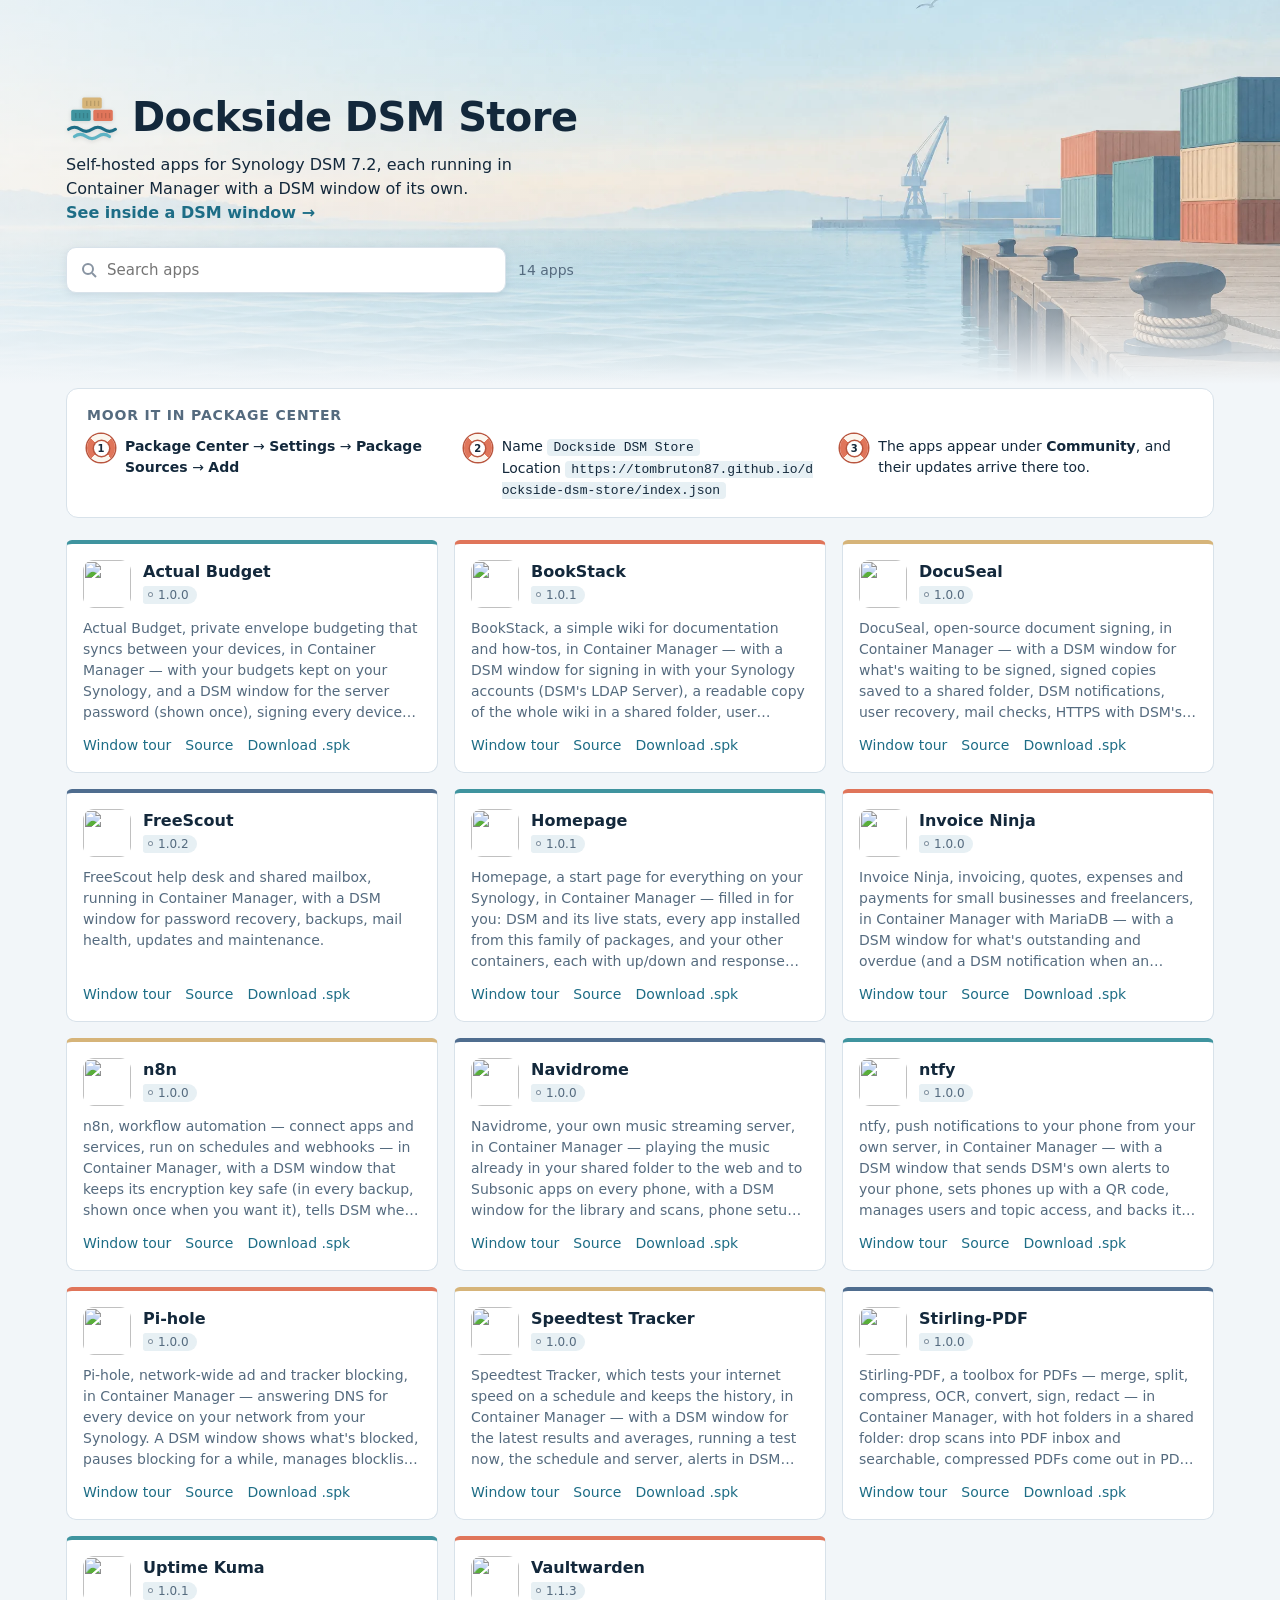
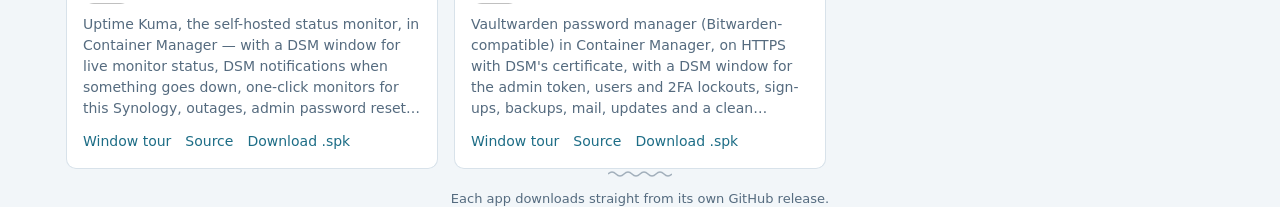
==== site/index.html @ 8ec0a07e "Published on GitHub Pages; four new apps The Action deploys site/ to GitHub Pages; the page gives th" ====
<!doctype html>
<html lang="en"><head><meta charset="utf-8"><meta name="viewport" content="width=device-width, initial-scale=1">
<title>Dockside DSM Store</title>
<meta name="description" content="Self-hosted apps for Synology DSM 7.2, each running in Container Manager with a DSM window of its own.">
<link rel="icon" href="data:image/svg+xml,%3Csvg%20xmlns%3D%22http%3A//www.w3.org/2000/svg%22%20viewBox%3D%220%200%2040%2040%22%20aria-hidden%3D%22true%22%3E%3Crect%20x%3D%2212.5%22%20y%3D%225%22%20width%3D%2215%22%20height%3D%228.5%22%20rx%3D%221.2%22%20fill%3D%22%23d6b479%22/%3E%3Crect%20x%3D%224%22%20y%3D%2214.5%22%20width%3D%2215%22%20height%3D%228.5%22%20rx%3D%221.2%22%20fill%3D%22%233f949f%22/%3E%3Crect%20x%3D%2221%22%20y%3D%2214.5%22%20width%3D%2215%22%20height%3D%228.5%22%20rx%3D%221.2%22%20fill%3D%22%23e0755a%22/%3E%3Cpath%20d%3D%22M16%207.5v4M19%207.5v4M22%207.5v4M25%207.5v4M7.5%2017v4M10.5%2017v4M13.5%2017v4M16.5%2017v4M24.5%2017v4M27.5%2017v4M30.5%2017v4M33.5%2017v4%22%20stroke%3D%22%23000%22%20stroke-opacity%3D%22.14%22%20stroke-width%3D%221%22/%3E%3Cpath%20d%3D%22M2%2029.5q4.5-3.2%209%200t9%200%209%200%209%200%22%20fill%3D%22none%22%20stroke%3D%22%231d6d86%22%20stroke-width%3D%222.4%22%20stroke-linecap%3D%22round%22/%3E%3Cpath%20d%3D%22M6.5%2035q4.5-3.2%209%200t9%200%209%200%22%20fill%3D%22none%22%20stroke%3D%22%235db3c4%22%20stroke-width%3D%222.4%22%20stroke-linecap%3D%22round%22/%3E%3C/svg%3E">
<link rel="stylesheet" href="style.css"></head><body>
<header class="hero"><div class="wrap">
  <div class="brand"><svg xmlns="http://www.w3.org/2000/svg" viewBox="0 0 40 40" aria-hidden="true"><rect x="12.5" y="5" width="15" height="8.5" rx="1.2" fill="#d6b479"/><rect x="4" y="14.5" width="15" height="8.5" rx="1.2" fill="#3f949f"/><rect x="21" y="14.5" width="15" height="8.5" rx="1.2" fill="#e0755a"/><path d="M16 7.5v4M19 7.5v4M22 7.5v4M25 7.5v4M7.5 17v4M10.5 17v4M13.5 17v4M16.5 17v4M24.5 17v4M27.5 17v4M30.5 17v4M33.5 17v4" stroke="#000" stroke-opacity=".14" stroke-width="1"/><path d="M2 29.5q4.5-3.2 9 0t9 0 9 0 9 0" fill="none" stroke="#1d6d86" stroke-width="2.4" stroke-linecap="round"/><path d="M6.5 35q4.5-3.2 9 0t9 0 9 0" fill="none" stroke="#5db3c4" stroke-width="2.4" stroke-linecap="round"/></svg><h1>Dockside DSM Store</h1></div>
  <p class="lead">Self-hosted apps for Synology DSM 7.2, each running in Container Manager with a DSM window of its own. <a class="tourlink" href="tour.html">See inside a DSM window&nbsp;→</a></p>
  <div class="bar"><input id="q" type="search" placeholder="Search apps" aria-label="Search apps" autocomplete="off"><span id="count" aria-live="polite"></span></div>
</div></header>
<main class="wrap">
<section class="how" aria-label="Add to Package Center"><h2>Moor it in Package Center</h2>
  <div class="step"><span class="ring"><span>1</span></span><div><b>Package Center</b> → <b>Settings</b> → <b>Package Sources</b> → <b>Add</b></div></div>
  <div class="step"><span class="ring"><span>2</span></span><div>Name <code>Dockside DSM Store</code><br>Location <code id="src">https://tombruton87.github.io/dockside-dsm-store/index.json</code></div></div>
  <div class="step"><span class="ring"><span>3</span></span><div>The apps appear under <b>Community</b>, and their updates arrive there too.</div></div>
</section>
<ul class="grid" id="grid"></ul>
<p class="empty" id="empty" hidden>Nothing in the harbour matches that.</p>
<noscript><ul><li><a href="https://github.com/tombruton87/actual-dsm/releases/download/v1.0.0/actual-1.0.0-1.spk">Actual Budget 1.0.0</a></li><li><a href="https://github.com/tombruton87/bookstack-dsm/releases/download/v1.0.1/bookstack-1.0.1-1.spk">BookStack 1.0.1</a></li><li><a href="https://github.com/tombruton87/docuseal-dsm/releases/download/v1.0.0/docuseal-1.0.0-1.spk">DocuSeal 1.0.0</a></li><li><a href="https://github.com/tombruton87/freescout-dsm/releases/download/v1.0.2/freescout-1.0.2-1.spk">FreeScout 1.0.2</a></li><li><a href="https://github.com/tombruton87/homepage-dsm/releases/download/v1.0.1/homepage-1.0.1-1.spk">Homepage 1.0.1</a></li><li><a href="https://github.com/tombruton87/invoiceninja-dsm/releases/download/v1.0.0/invoiceninja-1.0.0-1.spk">Invoice Ninja 1.0.0</a></li><li><a href="https://github.com/tombruton87/n8n-dsm/releases/download/v1.0.0/n8n-1.0.0-1.spk">n8n 1.0.0</a></li><li><a href="https://github.com/tombruton87/navidrome-dsm/releases/download/v1.0.0/navidrome-1.0.0-1.spk">Navidrome 1.0.0</a></li><li><a href="https://github.com/tombruton87/ntfy-dsm/releases/download/v1.0.0/ntfy-1.0.0-1.spk">ntfy 1.0.0</a></li><li><a href="https://github.com/tombruton87/pihole-dsm/releases/download/v1.0.0/pihole-1.0.0-1.spk">Pi-hole 1.0.0</a></li><li><a href="https://github.com/tombruton87/speedtest-dsm/releases/download/v1.0.0/speedtest-1.0.0-1.spk">Speedtest Tracker 1.0.0</a></li><li><a href="https://github.com/tombruton87/stirling-pdf-dsm/releases/download/v1.0.0/stirlingpdf-1.0.0-1.spk">Stirling-PDF 1.0.0</a></li><li><a href="https://github.com/tombruton87/uptime-kuma-dsm/releases/download/v1.0.1/uptimekuma-1.0.1-1.spk">Uptime Kuma 1.0.1</a></li><li><a href="https://github.com/tombruton87/vaultwarden-dsm/releases/download/v1.1.3/vaultwarden-1.1.3-1.spk">Vaultwarden 1.1.3</a></li></ul></noscript>
</main>
<footer class="wrap"><svg width="64" height="10" viewBox="0 0 64 10" fill="none" stroke="currentColor" stroke-width="1.5"><path d="M0 5q4-4 8 0t8 0 8 0 8 0 8 0 8 0 8 0 8 0"/></svg>Each app downloads straight from its own GitHub release.</footer>
<script>
(function () {
  var src = document.getElementById("src"); if (src.textContent.charAt(0) === "/") src.textContent = new URL("." + src.textContent, location.href).href;
  var q = document.getElementById("q"), grid = document.getElementById("grid"), count = document.getElementById("count"), empty = document.getElementById("empty"), all = [], toured = {};
  function el(tag, cls, text) { var n = document.createElement(tag); if (cls) n.className = cls; if (text != null) n.textContent = text; return n; }
  function marked(text, words) {   // text with each search word highlighted, built as nodes (never innerHTML)
    var frag = document.createDocumentFragment(); if (!words.length) { frag.appendChild(document.createTextNode(text)); return frag; }
    var re = new RegExp("(" + words.map(function (w) { return w.replace(/[.*+?^${}()|[\]\\]/g, "\\$&"); }).join("|") + ")", "ig");
    text.split(re).forEach(function (part, i) { frag.appendChild(i % 2 ? el("mark", null, part) : document.createTextNode(part)); });
    return frag;
  }
  function card(p) {   // made once per app; a search only hides it and re-marks its text
    var li = el("li", "card"), top = el("div", "top"), img = el("img"), name = el("div"), h = el("h2"), d = el("p");
    img.src = p.thumbnail[p.thumbnail.length - 1]; img.alt = ""; img.width = img.height = 48;
    name.appendChild(h); name.appendChild(el("span", "ver", p.version.replace(/-\d+$/, "")));
    top.appendChild(img); top.appendChild(name); li.appendChild(top); d.title = p.desc; li.appendChild(d);
    var links = el("div", "links"), a = el("a", null, "Source"), b = el("a", null, "Download .spk");
    a.href = p.maintainer_url || "#"; b.href = p.link;
    if (toured[p.package]) { var w = el("a", null, "Window tour"); w.href = "tour.html?app=" + encodeURIComponent(p.package); links.appendChild(w); }
    links.appendChild(a); links.appendChild(b); li.appendChild(links);
    grid.appendChild(li);
    return { p: p, li: li, h: h, d: d, hay: (p.dname + " " + p.package + " " + p.desc).toLowerCase() };
  }
  function show() {
    var words = q.value.trim().toLowerCase().split(/\s+/).filter(Boolean), hits = 0;
    all.forEach(function (c) {
      var hit = words.every(function (w) { return c.hay.indexOf(w) >= 0; });
      c.li.hidden = !hit; if (!hit) return; hits++;
      c.h.replaceChildren(marked(c.p.dname, words)); c.d.replaceChildren(marked(c.p.desc, words));
    });
    count.textContent = words.length ? hits + " of " + all.length + " apps" : all.length + " apps";
    empty.hidden = hits > 0;
    try { history.replaceState(null, "", words.length ? "?q=" + encodeURIComponent(q.value.trim()) : location.pathname); } catch (e) {}
  }
  q.value = new URLSearchParams(location.search).get("q") || "";
  q.addEventListener("input", show);
  document.addEventListener("keydown", function (ev) { if (ev.key === "/" && document.activeElement !== q) { ev.preventDefault(); q.focus(); } });
  function json(u) { return fetch(u, { headers: { Accept: "application/json" } }).then(function (r) { if (!r.ok) throw new Error(r.status); return r.json(); }); }
  var tour = json("tour.json").then(function (t) { (t.apps || []).forEach(function (a) { toured[a.package] = true; }); }, function () {});   // the tour links are a bonus
  Promise.all([json("index.json"), tour])
    .then(function (r) { all = (r[0].packages || []).map(card); show(); })
    .catch(function () { count.textContent = "Couldn't load the list — try reloading."; });
})();
</script>
</body></html>
---- site/style.css ----
:root { --bg: #f2f6f9; --card: #fff; --text: #13283b; --muted: #556b7f; --line: #d8e2ea; --link: #1d6d86; --accent: #1d6d86; --chip: #e7f0f4;
          --coral: #e0755a; --sand: #d6b479; --teal: #3f949f; --slate: #4f6d8f; --veil: rgba(242, 246, 249, .6); --sky: #cfe3ef;
          --art: url(art/harbour-day-1200.webp); --art-wide: url(art/harbour-day-2400.webp); }
  @media (prefers-color-scheme: dark) { :root { --bg: #0a1520; --card: #102030; --text: #e2ecf4; --muted: #93a8bb; --line: #1d3245; --link: #7cc7d6; --accent: #5db3c4; --chip: #17293b;
          --veil: rgba(10, 21, 32, .5); --sky: #14244a; --art: url(art/harbour-night-1200.webp); --art-wide: url(art/harbour-night-2400.webp); } }
  * { box-sizing: border-box; }
  body { margin: 0; background: var(--bg); color: var(--text); font: 15px/1.5 system-ui, -apple-system, "Segoe UI", sans-serif; }
  a { color: var(--link); }
  .wrap { max-width: 1180px; margin: 0 auto; padding: 0 16px; }

  /* The harbour: the picture fades into the page at the bottom and behind the title on the left. */
  .hero { position: relative; background: var(--sky) var(--art) no-repeat 80% 100% / cover; }
  @media (min-width: 900px) { .hero { background-image: var(--art-wide); } }
  .hero::after { content: ""; position: absolute; inset: 0; pointer-events: none;
          background: linear-gradient(90deg, var(--veil) 0%, transparent 55%), linear-gradient(180deg, transparent 62%, var(--bg) 100%); }
  .hero .wrap { position: relative; z-index: 1; min-height: clamp(300px, 30vw, 420px); padding-top: 44px; padding-bottom: 44px; display: flex; flex-direction: column; justify-content: center; }
  .brand { display: flex; align-items: center; gap: 14px; }
  .brand svg { flex: none; width: 52px; height: 52px; filter: drop-shadow(0 1px 2px rgba(0, 0, 0, .12)); }
  h1 { font-size: clamp(28px, 4vw, 40px); line-height: 1.1; margin: 0; letter-spacing: -0.015em; }
  .lead { margin: 10px 0 22px; max-width: 46ch; font-size: 16px; }
  .bar { display: flex; align-items: center; gap: 12px; }
  .bar input { flex: 1; max-width: 440px; font: inherit; padding: 11px 14px 11px 40px; border: 1px solid var(--line); border-radius: 10px; color: var(--text);
          background: var(--card) url("data:image/svg+xml,%3Csvg xmlns='http://www.w3.org/2000/svg' width='16' height='16' fill='none' stroke='%238894a2' stroke-width='2'%3E%3Ccircle cx='7' cy='7' r='5'/%3E%3Cpath d='m11 11 4 4'/%3E%3C/svg%3E") no-repeat 14px center;
          box-shadow: 0 2px 10px rgba(16, 40, 60, .08); }
  .bar input:focus { outline: 2px solid var(--accent); outline-offset: -1px; border-color: transparent; }
  #count { font-size: 14px; color: var(--muted); }
  @media (max-width: 700px) { .hero .wrap { justify-content: flex-start; padding-top: 28px; padding-bottom: 170px; } .lead { margin-bottom: 16px; } }

  /* Getting it into Package Center: three steps, numbered in life rings. */
  .how { display: grid; grid-template-columns: repeat(3, 1fr); gap: 10px 24px; background: var(--card); border: 1px solid var(--line); border-radius: 12px; padding: 16px 20px; margin: 4px 0 22px; font-size: 14px; }
  .how h2 { grid-column: 1 / -1; font-size: 14px; margin: 0; color: var(--muted); font-weight: 600; text-transform: uppercase; letter-spacing: .06em; }
  .how .step { display: flex; gap: 10px; align-items: flex-start; }
  .ring { flex: none; width: 28px; height: 28px; border-radius: 50%; display: grid; place-items: center; margin-top: -2px;
          background: conic-gradient(from 45deg, var(--coral) 0 25%, #fbf6ee 0 50%, var(--coral) 0 75%, #fbf6ee 0); box-shadow: 0 0 0 1.5px #b9563f; }
  .ring span { width: 15px; height: 15px; border-radius: 50%; background: var(--card); box-shadow: 0 0 0 1.5px #b9563f; display: grid; place-items: center; font-size: 10px; font-weight: 700; }
  @media (max-width: 760px) { .how { grid-template-columns: 1fr; } }
  code { background: var(--chip); border-radius: 4px; padding: 1px 6px; word-break: break-all; font-size: 13px; }

  /* The apps: each card topped like a container, versions on cargo tags. */
  .grid { list-style: none; padding: 0; margin: 0; display: grid; gap: 16px; grid-template-columns: repeat(auto-fill, minmax(300px, 1fr)); }
  .card[hidden] { display: none; }
  .card { --stripe: var(--teal); display: flex; flex-direction: column; background: var(--card); border: 1px solid var(--line); border-top: 4px solid var(--stripe); border-radius: 6px 6px 10px 10px; padding: 16px;
          transition: transform .15s ease, box-shadow .15s ease; }
  .card:nth-child(4n+2) { --stripe: var(--coral); } .card:nth-child(4n+3) { --stripe: var(--sand); } .card:nth-child(4n+4) { --stripe: var(--slate); }
  .card:hover { transform: translateY(-2px); box-shadow: 0 8px 22px rgba(16, 40, 60, .10); }
  @media (prefers-reduced-motion: reduce) { .card { transition: none; } .card:hover { transform: none; } }
  .card .top { display: flex; gap: 12px; align-items: center; margin-bottom: 10px; }
  .card img { flex: none; width: 48px; height: 48px; border-radius: 11px; }
  .card h2 { font-size: 16px; margin: 0; line-height: 1.3; }
  .card .ver { position: relative; display: inline-block; margin-top: 3px; background: var(--chip); color: var(--muted); border-radius: 3px 10px 10px 3px; padding: 0 8px 0 15px; font-size: 12px; }
  .card .ver::before { content: ""; position: absolute; left: 5px; top: 50%; width: 5px; height: 5px; margin-top: -2.5px; border-radius: 50%; background: var(--card); box-shadow: inset 0 0 0 1px var(--muted); opacity: .7; }
  .card p { margin: 0 0 12px; color: var(--muted); font-size: 14px; flex: 1; display: -webkit-box; -webkit-line-clamp: 5; -webkit-box-orient: vertical; overflow: hidden; }
  .card .links { display: flex; flex-wrap: wrap; gap: 4px 14px; font-size: 14px; }
  .card .links a { text-decoration: none; } .card .links a:hover { text-decoration: underline; }
  mark { background: rgba(224, 117, 90, .28); color: inherit; border-radius: 2px; }
  .empty { color: var(--muted); padding: 32px 0; text-align: center; }
  footer { color: var(--muted); font-size: 13px; padding: 36px 0 44px; text-align: center; }
  footer svg { display: block; margin: 0 auto 10px; opacity: .5; }

  /* Links into the tour. */
  .tourlink { white-space: nowrap; font-weight: 600; text-decoration: none; }
  .tourlink:hover { text-decoration: underline; }

  /* The tour: a shorter harbour, an app picker, the window in a DSM-style frame. */
  .hero-small .wrap { min-height: clamp(220px, 22vw, 300px); padding-top: 26px; padding-bottom: 30px; }
  .hero-small h1 { margin-top: 18px; }
  .hero-small .lead { max-width: 60ch; margin-bottom: 0; }
  .brand-link { color: inherit; text-decoration: none; align-self: flex-start; }
  .brand-link svg { width: 34px; height: 34px; }
  .brand-link .name { font-weight: 700; font-size: 17px; }
  .brand-link:hover .name { text-decoration: underline; }
  @media (max-width: 700px) { .hero-small .wrap { padding-bottom: 120px; } }
  .apps, .tabs { display: flex; gap: 8px; overflow-x: auto; scrollbar-width: thin; padding: 2px 2px 10px; }
  .apps { margin-top: 4px; }
  .chip { flex: none; display: inline-flex; align-items: center; gap: 8px; font: inherit; font-size: 14px; color: var(--text); background: var(--card);
          border: 1px solid var(--line); border-radius: 999px; padding: 5px 14px 5px 6px; cursor: pointer; }
  .chip img { border-radius: 6px; }
  .chip:hover { border-color: var(--accent); }
  .chip[aria-current="true"] { border-color: var(--accent); box-shadow: inset 0 0 0 1px var(--accent); font-weight: 600; }
  .tab { flex: none; font: inherit; font-size: 13px; color: var(--muted); background: transparent; border: 1px solid transparent; border-radius: 8px; padding: 5px 12px; cursor: pointer; }
  .tab:hover { color: var(--text); background: var(--chip); }
  .tab[aria-selected="true"] { color: #fff; background: var(--accent); }
  @media (prefers-color-scheme: dark) { .tab[aria-selected="true"] { color: #0a1520; } }
  .chip:focus-visible, .tab:focus-visible, .nav:focus-visible { outline: 2px solid var(--accent); outline-offset: 2px; }

  .window { margin: 6px 0 0; background: #fff; border-radius: 10px; overflow: hidden; border: 1px solid rgba(16, 40, 60, .16);
            box-shadow: 0 20px 50px rgba(16, 40, 60, .18), 0 2px 6px rgba(16, 40, 60, .08); }
  .titlebar { display: flex; align-items: center; gap: 8px; height: 36px; padding: 0 12px; background: linear-gradient(#f7f8fa, #eef1f4);
              border-bottom: 1px solid #d9dee4; color: #2b3a48; font-size: 13px; font-weight: 600; }
  .titlebar img { border-radius: 4px; }
  .titlebar .ctl { margin-left: auto; display: flex; gap: 14px; }
  .titlebar .ctl svg { width: 12px; height: 12px; fill: none; stroke: #6b7886; stroke-width: 1.4; }
  .pane { position: relative; background: #fff; }
  .pane img { display: block; width: 100%; height: auto; }   /* width/height attributes per screen give it its shape */
  .nav { position: absolute; top: 50%; transform: translateY(-50%); width: 40px; height: 40px; border-radius: 50%; border: 1px solid rgba(16, 40, 60, .15);
         background: rgba(255, 255, 255, .92); color: #1d6d86; font-size: 26px; line-height: 1; cursor: pointer; box-shadow: 0 2px 8px rgba(16, 40, 60, .15);
         opacity: 0; transition: opacity .15s ease; }
  .prev { left: 12px; } .next { right: 12px; }
  .pane:hover .nav, .nav:focus-visible { opacity: 1; }
  @media (hover: none) { .nav { opacity: 1; width: 34px; height: 34px; font-size: 22px; } }
  .window figcaption { display: flex; gap: 16px; justify-content: space-between; align-items: baseline; padding: 12px 16px; border-top: 1px solid #e3e8ee;
                       background: #fafbfc; color: #4a5b6c; font-size: 14px; }
  .window figcaption b { color: #13283b; }
  .window .pos { flex: none; color: #7a8896; font-size: 13px; }
  .after { display: flex; flex-wrap: wrap; justify-content: space-between; gap: 8px; margin: 18px 0 0; font-size: 14px; }
  @media (min-width: 701px) { .apps, .tabs { flex-wrap: wrap; overflow: visible; } .apps { padding-bottom: 6px; } }
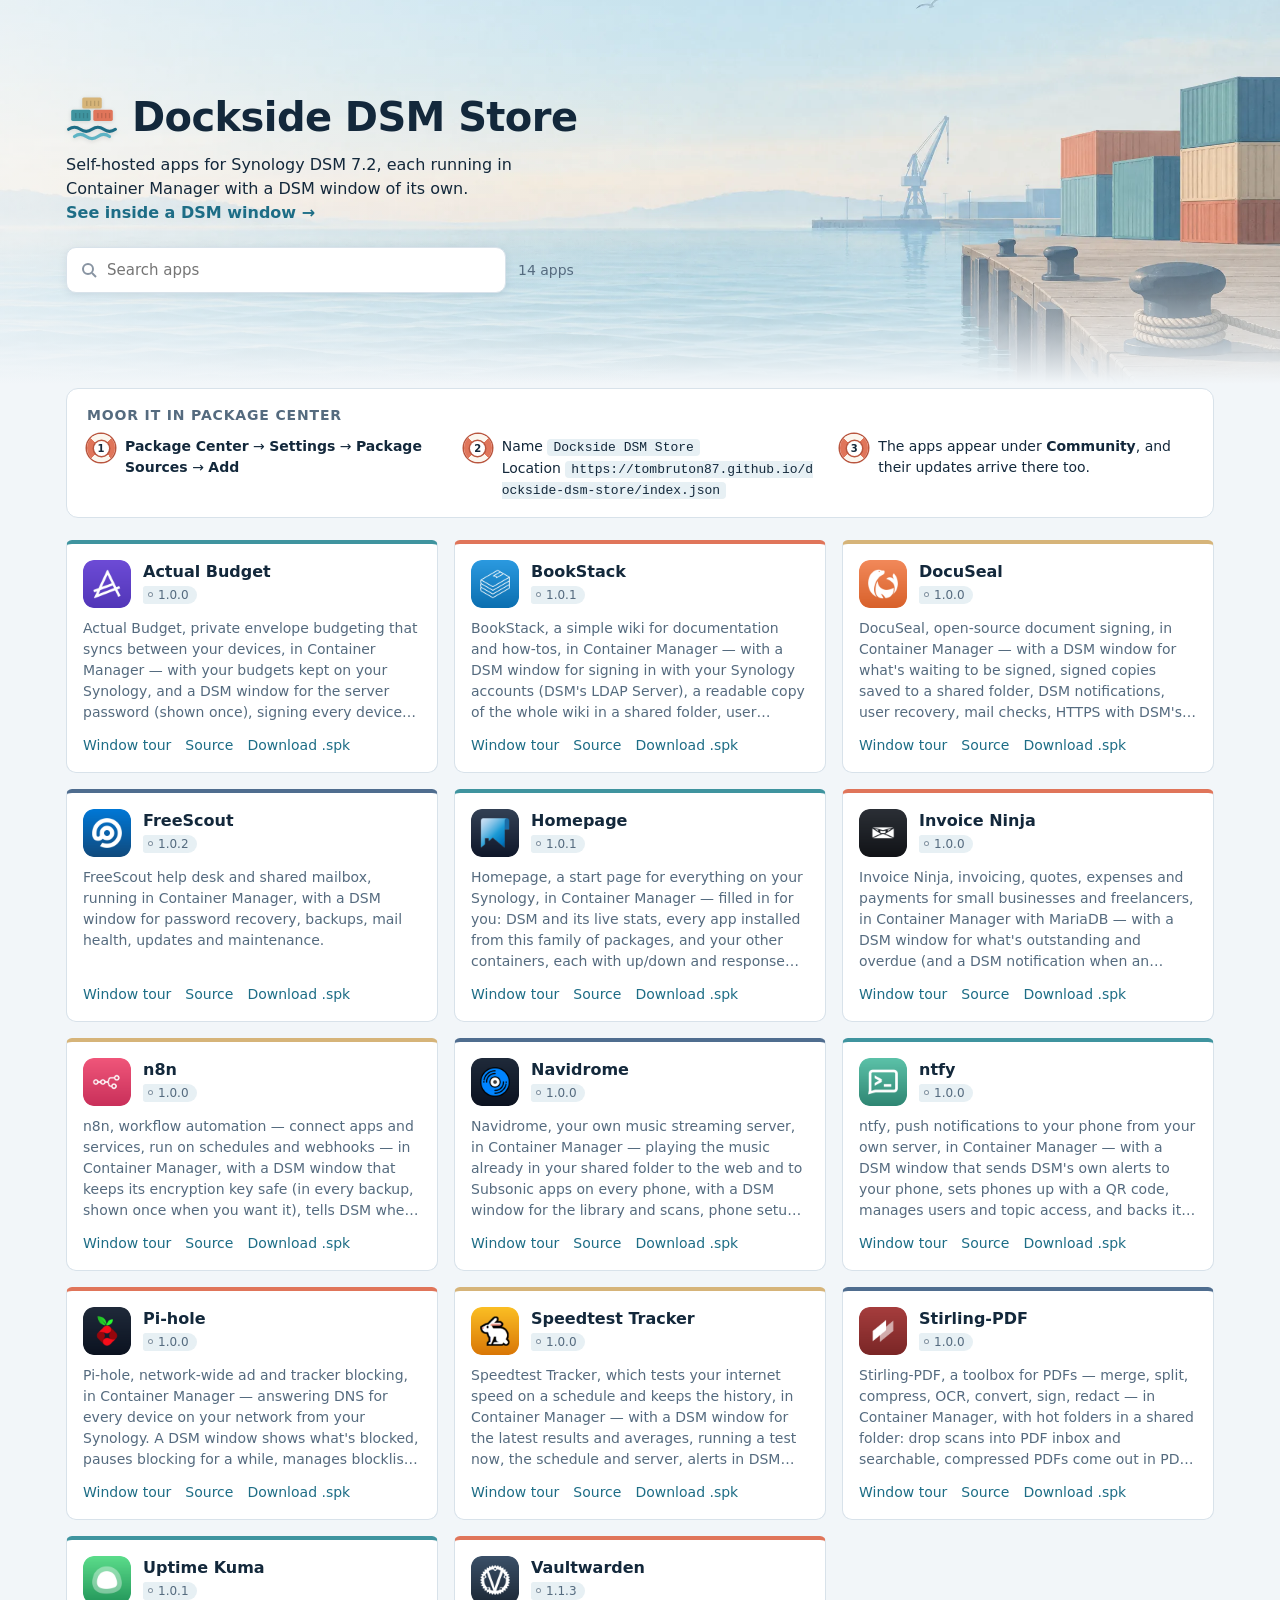
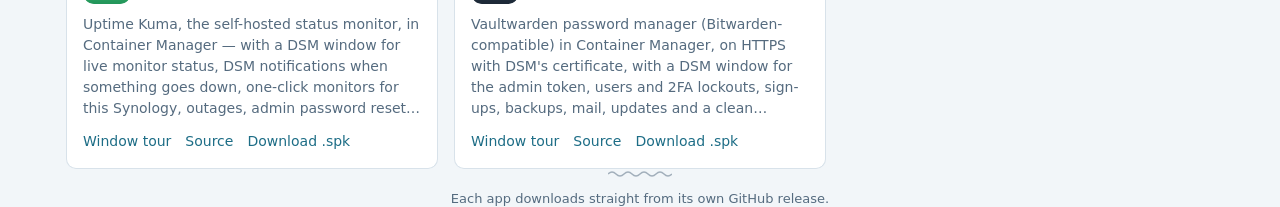
==== commit 9715dd70: "Preview with unreleased packages; pages load their own icons build.py --preview builds preview/ (git" ====
--- a/site/index.html
+++ b/site/index.html
@@ -33,7 +33,7 @@
   }
   function card(p) {   // made once per app; a search only hides it and re-marks its text
     var li = el("li", "card"), top = el("div", "top"), img = el("img"), name = el("div"), h = el("h2"), d = el("p");
-    img.src = p.thumbnail[p.thumbnail.length - 1]; img.alt = ""; img.width = img.height = 48;
+    img.src = "icons/" + p.package + "-256.png";   // the page's own copy, wherever the site is served img.alt = ""; img.width = img.height = 48;
     name.appendChild(h); name.appendChild(el("span", "ver", p.version.replace(/-\d+$/, "")));
     top.appendChild(img); top.appendChild(name); li.appendChild(top); d.title = p.desc; li.appendChild(d);
     var links = el("div", "links"), a = el("a", null, "Source"), b = el("a", null, "Download .spk");
@@ -57,7 +57,7 @@
   q.value = new URLSearchParams(location.search).get("q") || "";
   q.addEventListener("input", show);
   document.addEventListener("keydown", function (ev) { if (ev.key === "/" && document.activeElement !== q) { ev.preventDefault(); q.focus(); } });
-  function json(u) { return fetch(u, { headers: { Accept: "application/json" } }).then(function (r) { if (!r.ok) throw new Error(r.status); return r.json(); }); }
+  function json(u) { return fetch(u, { cache: "no-cache", headers: { Accept: "application/json" } }).then(function (r) { if (!r.ok) throw new Error(r.status); return r.json(); }); }
   var tour = json("tour.json").then(function (t) { (t.apps || []).forEach(function (a) { toured[a.package] = true; }); }, function () {});   // the tour links are a bonus
   Promise.all([json("index.json"), tour])
     .then(function (r) { all = (r[0].packages || []).map(card); show(); })
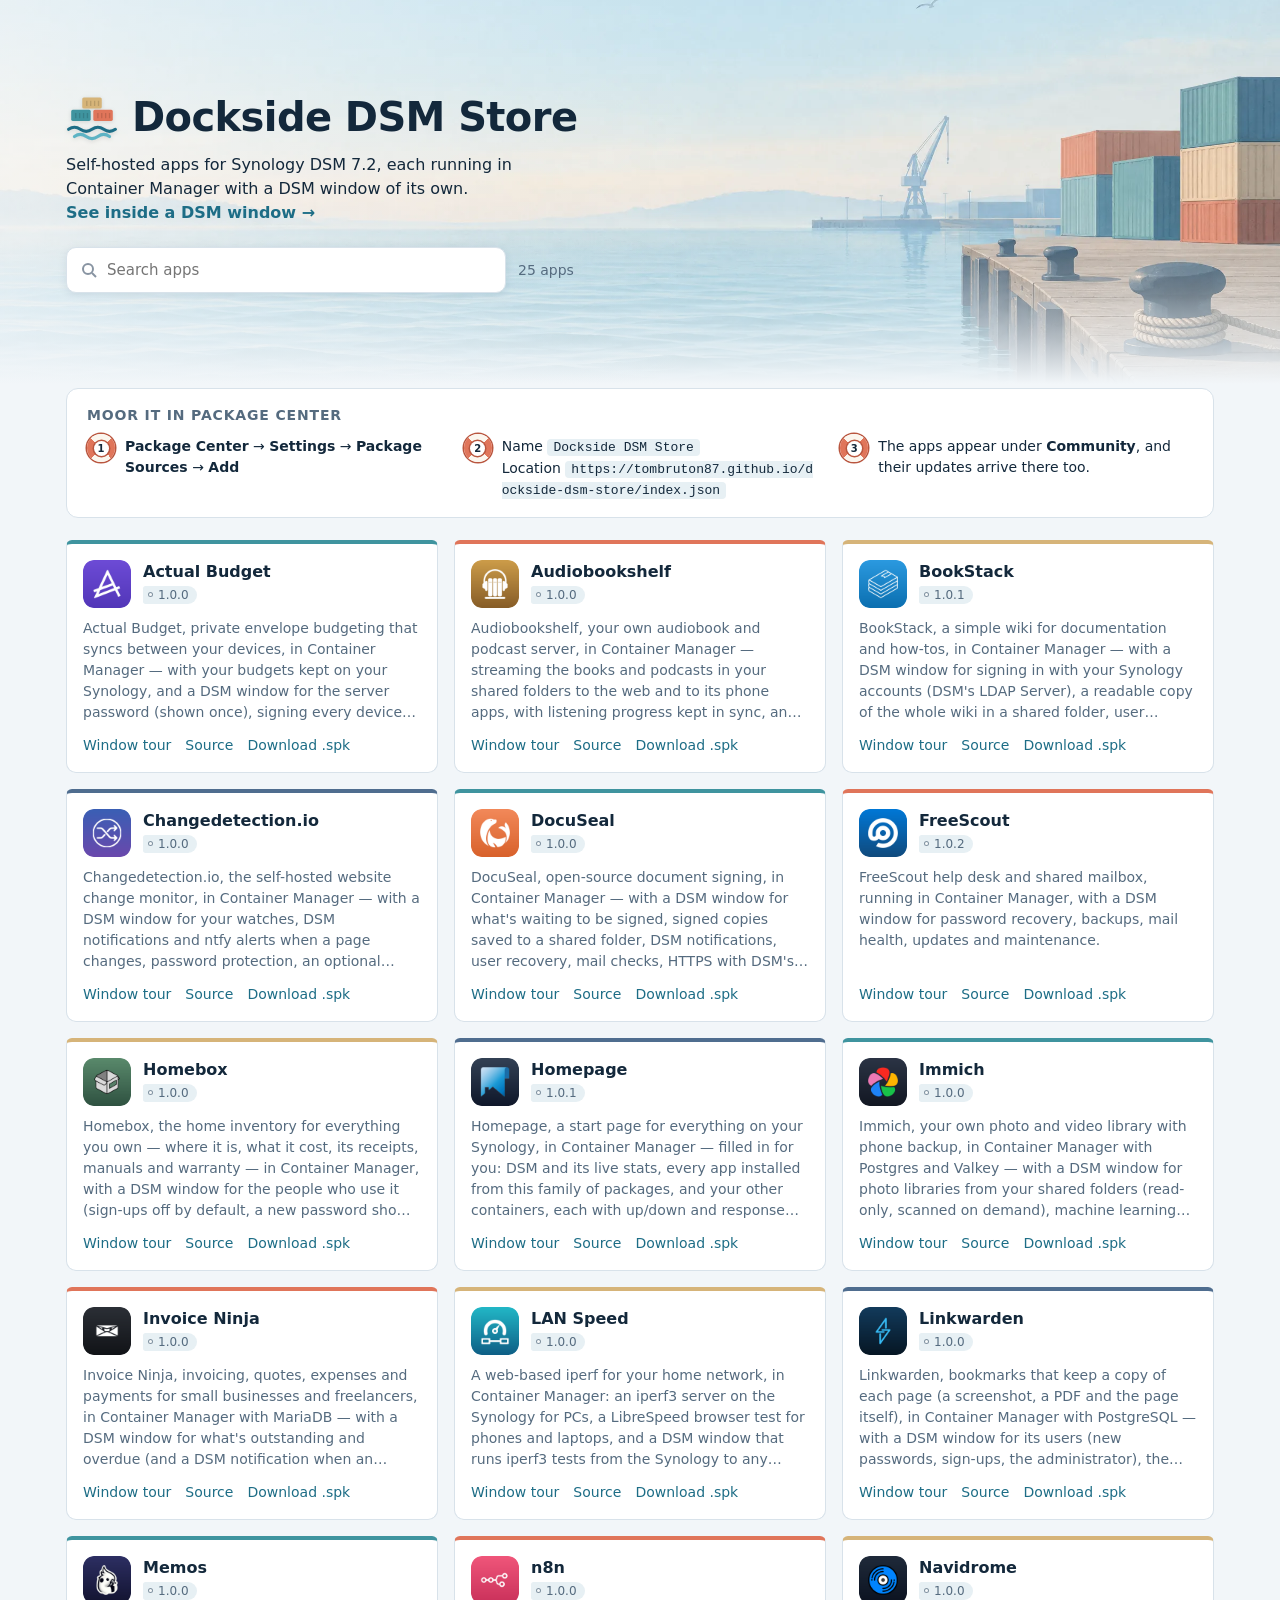
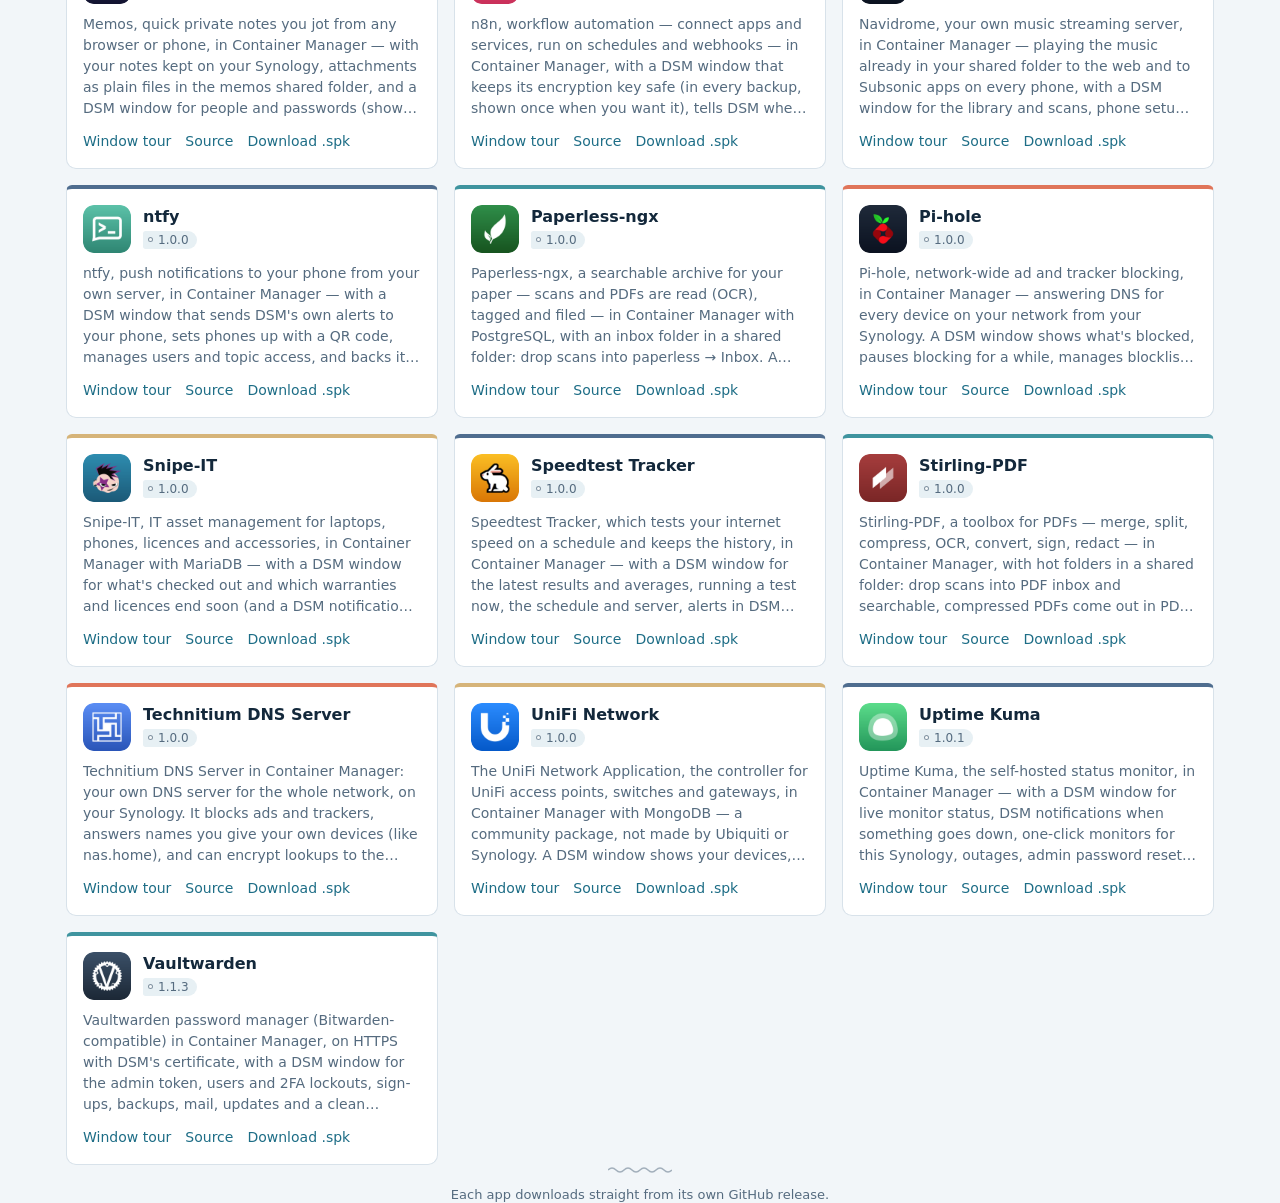
==== commit bf50054a: "Package source: actual v1.0.0, audiobookshelf v1.0.0, bookstack v1.0.1, changedetection v1.0.0, docu" ====
--- a/site/index.html
+++ b/site/index.html
@@ -17,7 +17,7 @@
 </section>
 <ul class="grid" id="grid"></ul>
 <p class="empty" id="empty" hidden>Nothing in the harbour matches that.</p>
-<noscript><ul><li><a href="https://github.com/tombruton87/actual-dsm/releases/download/v1.0.0/actual-1.0.0-1.spk">Actual Budget 1.0.0</a></li><li><a href="https://github.com/tombruton87/bookstack-dsm/releases/download/v1.0.1/bookstack-1.0.1-1.spk">BookStack 1.0.1</a></li><li><a href="https://github.com/tombruton87/docuseal-dsm/releases/download/v1.0.0/docuseal-1.0.0-1.spk">DocuSeal 1.0.0</a></li><li><a href="https://github.com/tombruton87/freescout-dsm/releases/download/v1.0.2/freescout-1.0.2-1.spk">FreeScout 1.0.2</a></li><li><a href="https://github.com/tombruton87/homepage-dsm/releases/download/v1.0.1/homepage-1.0.1-1.spk">Homepage 1.0.1</a></li><li><a href="https://github.com/tombruton87/invoiceninja-dsm/releases/download/v1.0.0/invoiceninja-1.0.0-1.spk">Invoice Ninja 1.0.0</a></li><li><a href="https://github.com/tombruton87/n8n-dsm/releases/download/v1.0.0/n8n-1.0.0-1.spk">n8n 1.0.0</a></li><li><a href="https://github.com/tombruton87/navidrome-dsm/releases/download/v1.0.0/navidrome-1.0.0-1.spk">Navidrome 1.0.0</a></li><li><a href="https://github.com/tombruton87/ntfy-dsm/releases/download/v1.0.0/ntfy-1.0.0-1.spk">ntfy 1.0.0</a></li><li><a href="https://github.com/tombruton87/pihole-dsm/releases/download/v1.0.0/pihole-1.0.0-1.spk">Pi-hole 1.0.0</a></li><li><a href="https://github.com/tombruton87/speedtest-dsm/releases/download/v1.0.0/speedtest-1.0.0-1.spk">Speedtest Tracker 1.0.0</a></li><li><a href="https://github.com/tombruton87/stirling-pdf-dsm/releases/download/v1.0.0/stirlingpdf-1.0.0-1.spk">Stirling-PDF 1.0.0</a></li><li><a href="https://github.com/tombruton87/uptime-kuma-dsm/releases/download/v1.0.1/uptimekuma-1.0.1-1.spk">Uptime Kuma 1.0.1</a></li><li><a href="https://github.com/tombruton87/vaultwarden-dsm/releases/download/v1.1.3/vaultwarden-1.1.3-1.spk">Vaultwarden 1.1.3</a></li></ul></noscript>
+<noscript><ul><li><a href="https://github.com/tombruton87/actual-dsm/releases/download/v1.0.0/actual-1.0.0-1.spk">Actual Budget 1.0.0</a></li><li><a href="https://github.com/tombruton87/audiobookshelf-dsm/releases/download/v1.0.0/audiobookshelf-1.0.0-1.spk">Audiobookshelf 1.0.0</a></li><li><a href="https://github.com/tombruton87/bookstack-dsm/releases/download/v1.0.1/bookstack-1.0.1-1.spk">BookStack 1.0.1</a></li><li><a href="https://github.com/tombruton87/changedetection-dsm/releases/download/v1.0.0/changedetection-1.0.0-1.spk">Changedetection.io 1.0.0</a></li><li><a href="https://github.com/tombruton87/docuseal-dsm/releases/download/v1.0.0/docuseal-1.0.0-1.spk">DocuSeal 1.0.0</a></li><li><a href="https://github.com/tombruton87/freescout-dsm/releases/download/v1.0.2/freescout-1.0.2-1.spk">FreeScout 1.0.2</a></li><li><a href="https://github.com/tombruton87/homebox-dsm/releases/download/v1.0.0/homebox-1.0.0-1.spk">Homebox 1.0.0</a></li><li><a href="https://github.com/tombruton87/homepage-dsm/releases/download/v1.0.1/homepage-1.0.1-1.spk">Homepage 1.0.1</a></li><li><a href="https://github.com/tombruton87/immich-dsm/releases/download/v1.0.0/immich-1.0.0-1.spk">Immich 1.0.0</a></li><li><a href="https://github.com/tombruton87/invoiceninja-dsm/releases/download/v1.0.0/invoiceninja-1.0.0-1.spk">Invoice Ninja 1.0.0</a></li><li><a href="https://github.com/tombruton87/lanspeed-dsm/releases/download/v1.0.0/lanspeed-1.0.0-1.spk">LAN Speed 1.0.0</a></li><li><a href="https://github.com/tombruton87/linkwarden-dsm/releases/download/v1.0.0/linkwarden-1.0.0-1.spk">Linkwarden 1.0.0</a></li><li><a href="https://github.com/tombruton87/memos-dsm/releases/download/v1.0.0/memos-1.0.0-1.spk">Memos 1.0.0</a></li><li><a href="https://github.com/tombruton87/n8n-dsm/releases/download/v1.0.0/n8n-1.0.0-1.spk">n8n 1.0.0</a></li><li><a href="https://github.com/tombruton87/navidrome-dsm/releases/download/v1.0.0/navidrome-1.0.0-1.spk">Navidrome 1.0.0</a></li><li><a href="https://github.com/tombruton87/ntfy-dsm/releases/download/v1.0.0/ntfy-1.0.0-1.spk">ntfy 1.0.0</a></li><li><a href="https://github.com/tombruton87/paperless-ngx-dsm/releases/download/v1.0.0/paperless-1.0.0-1.spk">Paperless-ngx 1.0.0</a></li><li><a href="https://github.com/tombruton87/pihole-dsm/releases/download/v1.0.0/pihole-1.0.0-1.spk">Pi-hole 1.0.0</a></li><li><a href="https://github.com/tombruton87/snipe-it-dsm/releases/download/v1.0.0/snipeit-1.0.0-1.spk">Snipe-IT 1.0.0</a></li><li><a href="https://github.com/tombruton87/speedtest-dsm/releases/download/v1.0.0/speedtest-1.0.0-1.spk">Speedtest Tracker 1.0.0</a></li><li><a href="https://github.com/tombruton87/stirling-pdf-dsm/releases/download/v1.0.0/stirlingpdf-1.0.0-1.spk">Stirling-PDF 1.0.0</a></li><li><a href="https://github.com/tombruton87/technitium-dsm/releases/download/v1.0.0/technitium-1.0.0-1.spk">Technitium DNS Server 1.0.0</a></li><li><a href="https://github.com/tombruton87/unifi-dsm/releases/download/v1.0.0/unifi-1.0.0-1.spk">UniFi Network 1.0.0</a></li><li><a href="https://github.com/tombruton87/uptime-kuma-dsm/releases/download/v1.0.1/uptimekuma-1.0.1-1.spk">Uptime Kuma 1.0.1</a></li><li><a href="https://github.com/tombruton87/vaultwarden-dsm/releases/download/v1.1.3/vaultwarden-1.1.3-1.spk">Vaultwarden 1.1.3</a></li></ul></noscript>
 </main>
 <footer class="wrap"><svg width="64" height="10" viewBox="0 0 64 10" fill="none" stroke="currentColor" stroke-width="1.5"><path d="M0 5q4-4 8 0t8 0 8 0 8 0 8 0 8 0 8 0 8 0"/></svg>Each app downloads straight from its own GitHub release.</footer>
 <script>
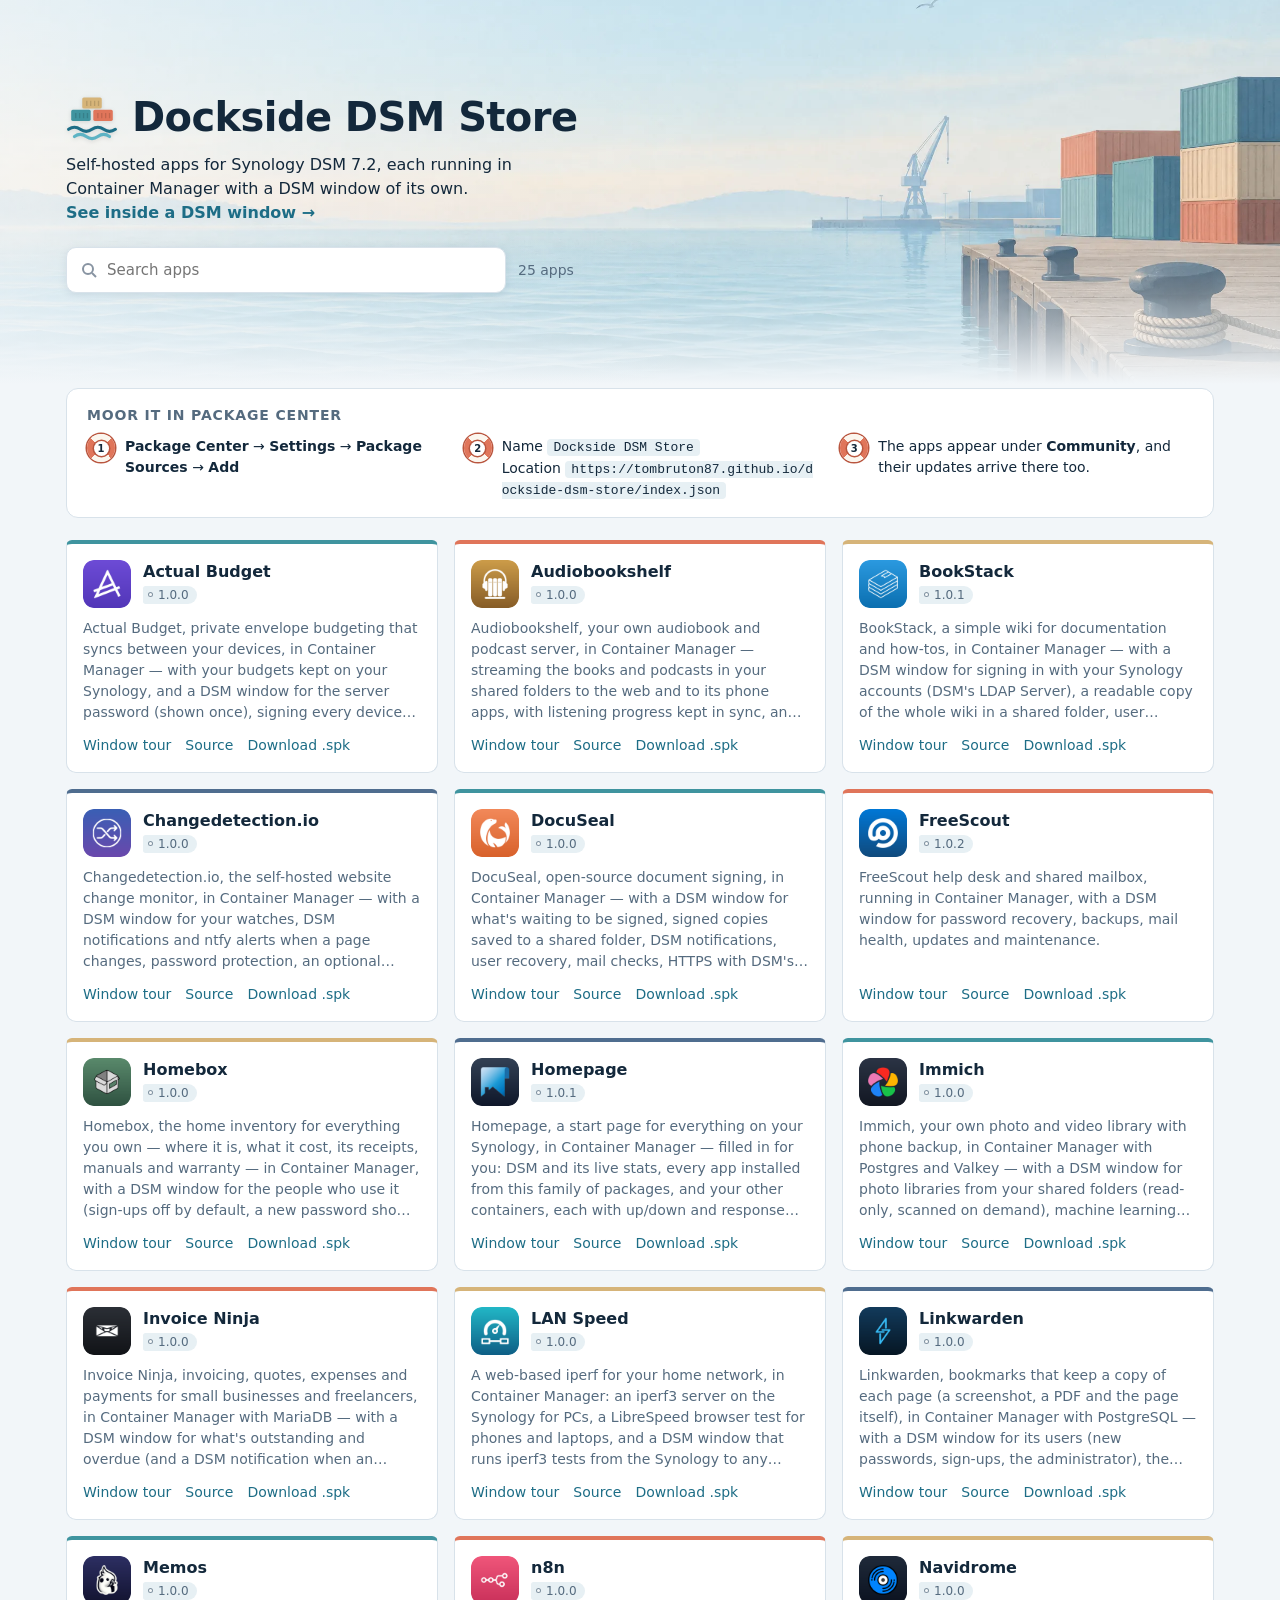
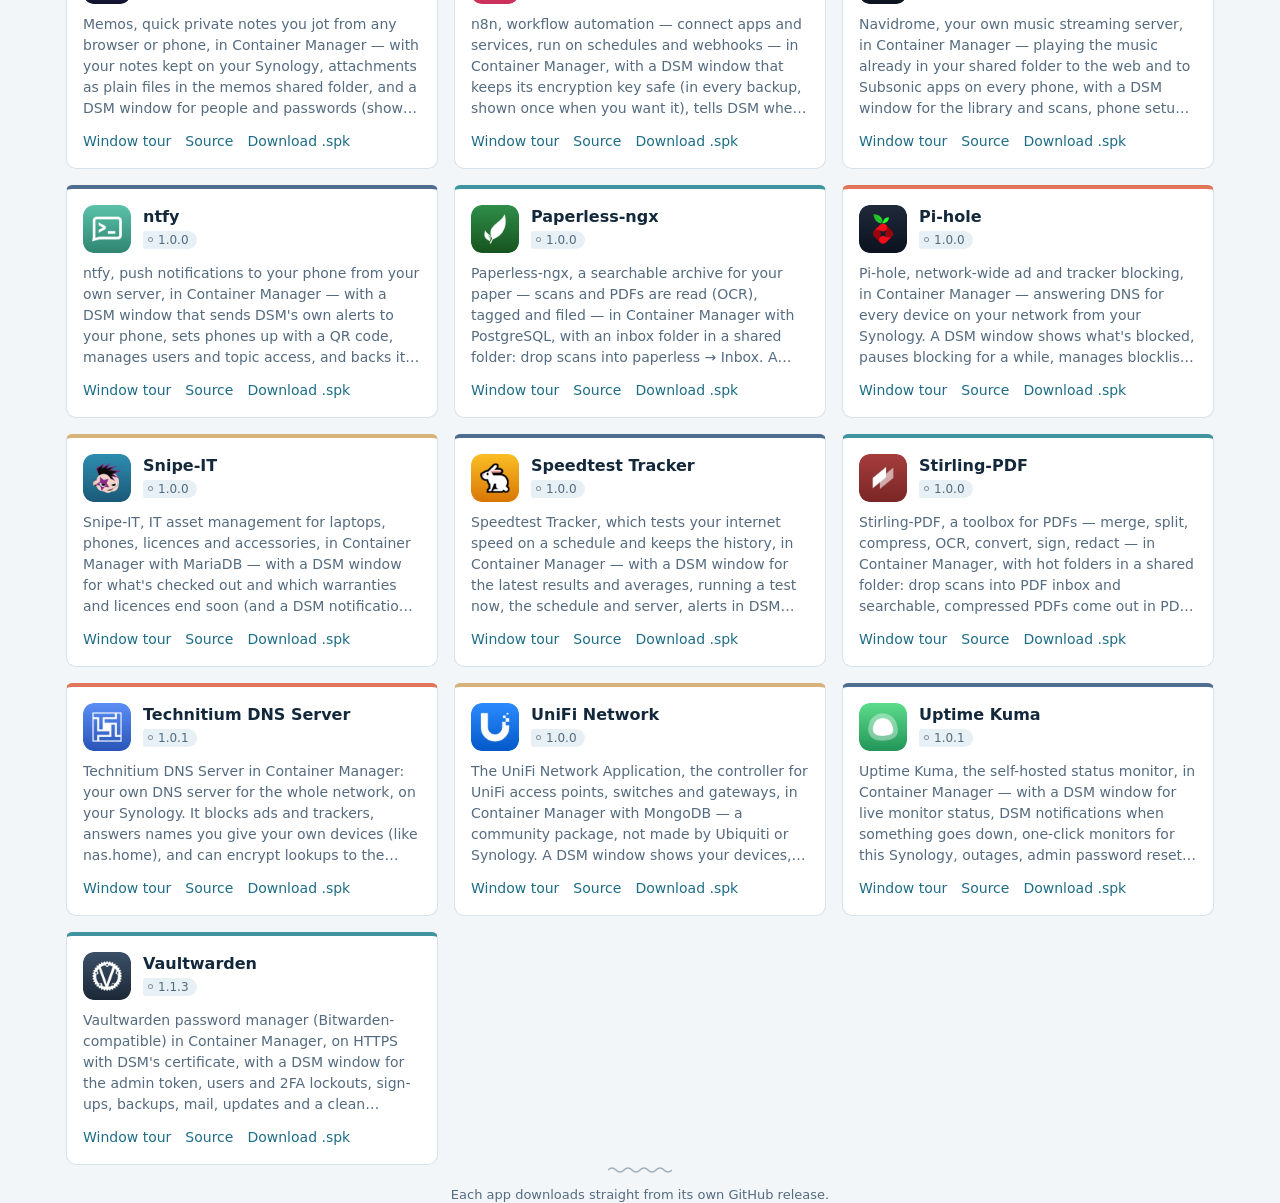
==== commit 1a410f81: "Package source: actual v1.0.0, audiobookshelf v1.0.0, bookstack v1.0.1, changedetection v1.0.0, docu" ====
--- a/site/index.html
+++ b/site/index.html
@@ -17,7 +17,7 @@
 </section>
 <ul class="grid" id="grid"></ul>
 <p class="empty" id="empty" hidden>Nothing in the harbour matches that.</p>
-<noscript><ul><li><a href="https://github.com/tombruton87/actual-dsm/releases/download/v1.0.0/actual-1.0.0-1.spk">Actual Budget 1.0.0</a></li><li><a href="https://github.com/tombruton87/audiobookshelf-dsm/releases/download/v1.0.0/audiobookshelf-1.0.0-1.spk">Audiobookshelf 1.0.0</a></li><li><a href="https://github.com/tombruton87/bookstack-dsm/releases/download/v1.0.1/bookstack-1.0.1-1.spk">BookStack 1.0.1</a></li><li><a href="https://github.com/tombruton87/changedetection-dsm/releases/download/v1.0.0/changedetection-1.0.0-1.spk">Changedetection.io 1.0.0</a></li><li><a href="https://github.com/tombruton87/docuseal-dsm/releases/download/v1.0.0/docuseal-1.0.0-1.spk">DocuSeal 1.0.0</a></li><li><a href="https://github.com/tombruton87/freescout-dsm/releases/download/v1.0.2/freescout-1.0.2-1.spk">FreeScout 1.0.2</a></li><li><a href="https://github.com/tombruton87/homebox-dsm/releases/download/v1.0.0/homebox-1.0.0-1.spk">Homebox 1.0.0</a></li><li><a href="https://github.com/tombruton87/homepage-dsm/releases/download/v1.0.1/homepage-1.0.1-1.spk">Homepage 1.0.1</a></li><li><a href="https://github.com/tombruton87/immich-dsm/releases/download/v1.0.0/immich-1.0.0-1.spk">Immich 1.0.0</a></li><li><a href="https://github.com/tombruton87/invoiceninja-dsm/releases/download/v1.0.0/invoiceninja-1.0.0-1.spk">Invoice Ninja 1.0.0</a></li><li><a href="https://github.com/tombruton87/lanspeed-dsm/releases/download/v1.0.0/lanspeed-1.0.0-1.spk">LAN Speed 1.0.0</a></li><li><a href="https://github.com/tombruton87/linkwarden-dsm/releases/download/v1.0.0/linkwarden-1.0.0-1.spk">Linkwarden 1.0.0</a></li><li><a href="https://github.com/tombruton87/memos-dsm/releases/download/v1.0.0/memos-1.0.0-1.spk">Memos 1.0.0</a></li><li><a href="https://github.com/tombruton87/n8n-dsm/releases/download/v1.0.0/n8n-1.0.0-1.spk">n8n 1.0.0</a></li><li><a href="https://github.com/tombruton87/navidrome-dsm/releases/download/v1.0.0/navidrome-1.0.0-1.spk">Navidrome 1.0.0</a></li><li><a href="https://github.com/tombruton87/ntfy-dsm/releases/download/v1.0.0/ntfy-1.0.0-1.spk">ntfy 1.0.0</a></li><li><a href="https://github.com/tombruton87/paperless-ngx-dsm/releases/download/v1.0.0/paperless-1.0.0-1.spk">Paperless-ngx 1.0.0</a></li><li><a href="https://github.com/tombruton87/pihole-dsm/releases/download/v1.0.0/pihole-1.0.0-1.spk">Pi-hole 1.0.0</a></li><li><a href="https://github.com/tombruton87/snipe-it-dsm/releases/download/v1.0.0/snipeit-1.0.0-1.spk">Snipe-IT 1.0.0</a></li><li><a href="https://github.com/tombruton87/speedtest-dsm/releases/download/v1.0.0/speedtest-1.0.0-1.spk">Speedtest Tracker 1.0.0</a></li><li><a href="https://github.com/tombruton87/stirling-pdf-dsm/releases/download/v1.0.0/stirlingpdf-1.0.0-1.spk">Stirling-PDF 1.0.0</a></li><li><a href="https://github.com/tombruton87/technitium-dsm/releases/download/v1.0.0/technitium-1.0.0-1.spk">Technitium DNS Server 1.0.0</a></li><li><a href="https://github.com/tombruton87/unifi-dsm/releases/download/v1.0.0/unifi-1.0.0-1.spk">UniFi Network 1.0.0</a></li><li><a href="https://github.com/tombruton87/uptime-kuma-dsm/releases/download/v1.0.1/uptimekuma-1.0.1-1.spk">Uptime Kuma 1.0.1</a></li><li><a href="https://github.com/tombruton87/vaultwarden-dsm/releases/download/v1.1.3/vaultwarden-1.1.3-1.spk">Vaultwarden 1.1.3</a></li></ul></noscript>
+<noscript><ul><li><a href="https://github.com/tombruton87/actual-dsm/releases/download/v1.0.0/actual-1.0.0-1.spk">Actual Budget 1.0.0</a></li><li><a href="https://github.com/tombruton87/audiobookshelf-dsm/releases/download/v1.0.0/audiobookshelf-1.0.0-1.spk">Audiobookshelf 1.0.0</a></li><li><a href="https://github.com/tombruton87/bookstack-dsm/releases/download/v1.0.1/bookstack-1.0.1-1.spk">BookStack 1.0.1</a></li><li><a href="https://github.com/tombruton87/changedetection-dsm/releases/download/v1.0.0/changedetection-1.0.0-1.spk">Changedetection.io 1.0.0</a></li><li><a href="https://github.com/tombruton87/docuseal-dsm/releases/download/v1.0.0/docuseal-1.0.0-1.spk">DocuSeal 1.0.0</a></li><li><a href="https://github.com/tombruton87/freescout-dsm/releases/download/v1.0.2/freescout-1.0.2-1.spk">FreeScout 1.0.2</a></li><li><a href="https://github.com/tombruton87/homebox-dsm/releases/download/v1.0.0/homebox-1.0.0-1.spk">Homebox 1.0.0</a></li><li><a href="https://github.com/tombruton87/homepage-dsm/releases/download/v1.0.1/homepage-1.0.1-1.spk">Homepage 1.0.1</a></li><li><a href="https://github.com/tombruton87/immich-dsm/releases/download/v1.0.0/immich-1.0.0-1.spk">Immich 1.0.0</a></li><li><a href="https://github.com/tombruton87/invoiceninja-dsm/releases/download/v1.0.0/invoiceninja-1.0.0-1.spk">Invoice Ninja 1.0.0</a></li><li><a href="https://github.com/tombruton87/lanspeed-dsm/releases/download/v1.0.0/lanspeed-1.0.0-1.spk">LAN Speed 1.0.0</a></li><li><a href="https://github.com/tombruton87/linkwarden-dsm/releases/download/v1.0.0/linkwarden-1.0.0-1.spk">Linkwarden 1.0.0</a></li><li><a href="https://github.com/tombruton87/memos-dsm/releases/download/v1.0.0/memos-1.0.0-1.spk">Memos 1.0.0</a></li><li><a href="https://github.com/tombruton87/n8n-dsm/releases/download/v1.0.0/n8n-1.0.0-1.spk">n8n 1.0.0</a></li><li><a href="https://github.com/tombruton87/navidrome-dsm/releases/download/v1.0.0/navidrome-1.0.0-1.spk">Navidrome 1.0.0</a></li><li><a href="https://github.com/tombruton87/ntfy-dsm/releases/download/v1.0.0/ntfy-1.0.0-1.spk">ntfy 1.0.0</a></li><li><a href="https://github.com/tombruton87/paperless-ngx-dsm/releases/download/v1.0.0/paperless-1.0.0-1.spk">Paperless-ngx 1.0.0</a></li><li><a href="https://github.com/tombruton87/pihole-dsm/releases/download/v1.0.0/pihole-1.0.0-1.spk">Pi-hole 1.0.0</a></li><li><a href="https://github.com/tombruton87/snipe-it-dsm/releases/download/v1.0.0/snipeit-1.0.0-1.spk">Snipe-IT 1.0.0</a></li><li><a href="https://github.com/tombruton87/speedtest-dsm/releases/download/v1.0.0/speedtest-1.0.0-1.spk">Speedtest Tracker 1.0.0</a></li><li><a href="https://github.com/tombruton87/stirling-pdf-dsm/releases/download/v1.0.0/stirlingpdf-1.0.0-1.spk">Stirling-PDF 1.0.0</a></li><li><a href="https://github.com/tombruton87/technitium-dsm/releases/download/v1.0.1/technitium-1.0.1-1.spk">Technitium DNS Server 1.0.1</a></li><li><a href="https://github.com/tombruton87/unifi-dsm/releases/download/v1.0.0/unifi-1.0.0-1.spk">UniFi Network 1.0.0</a></li><li><a href="https://github.com/tombruton87/uptime-kuma-dsm/releases/download/v1.0.1/uptimekuma-1.0.1-1.spk">Uptime Kuma 1.0.1</a></li><li><a href="https://github.com/tombruton87/vaultwarden-dsm/releases/download/v1.1.3/vaultwarden-1.1.3-1.spk">Vaultwarden 1.1.3</a></li></ul></noscript>
 </main>
 <footer class="wrap"><svg width="64" height="10" viewBox="0 0 64 10" fill="none" stroke="currentColor" stroke-width="1.5"><path d="M0 5q4-4 8 0t8 0 8 0 8 0 8 0 8 0 8 0 8 0"/></svg>Each app downloads straight from its own GitHub release.</footer>
 <script>
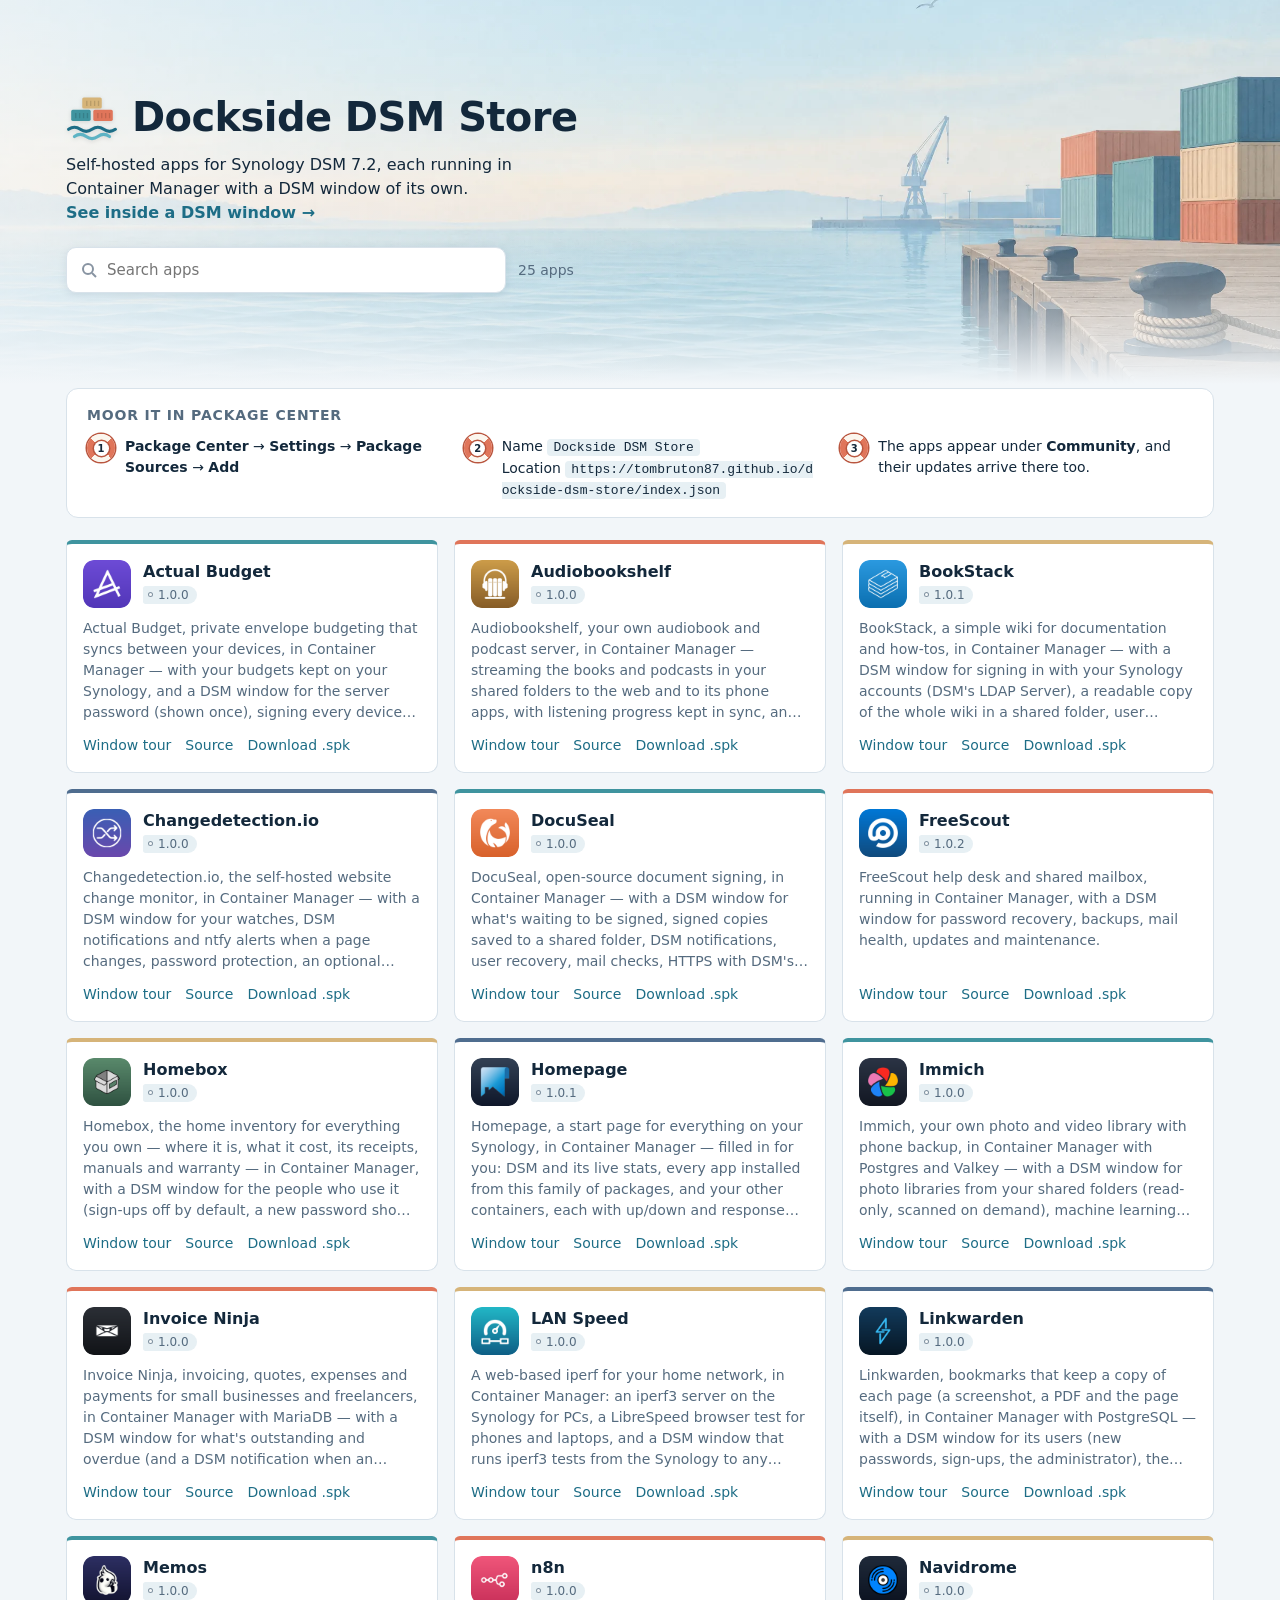
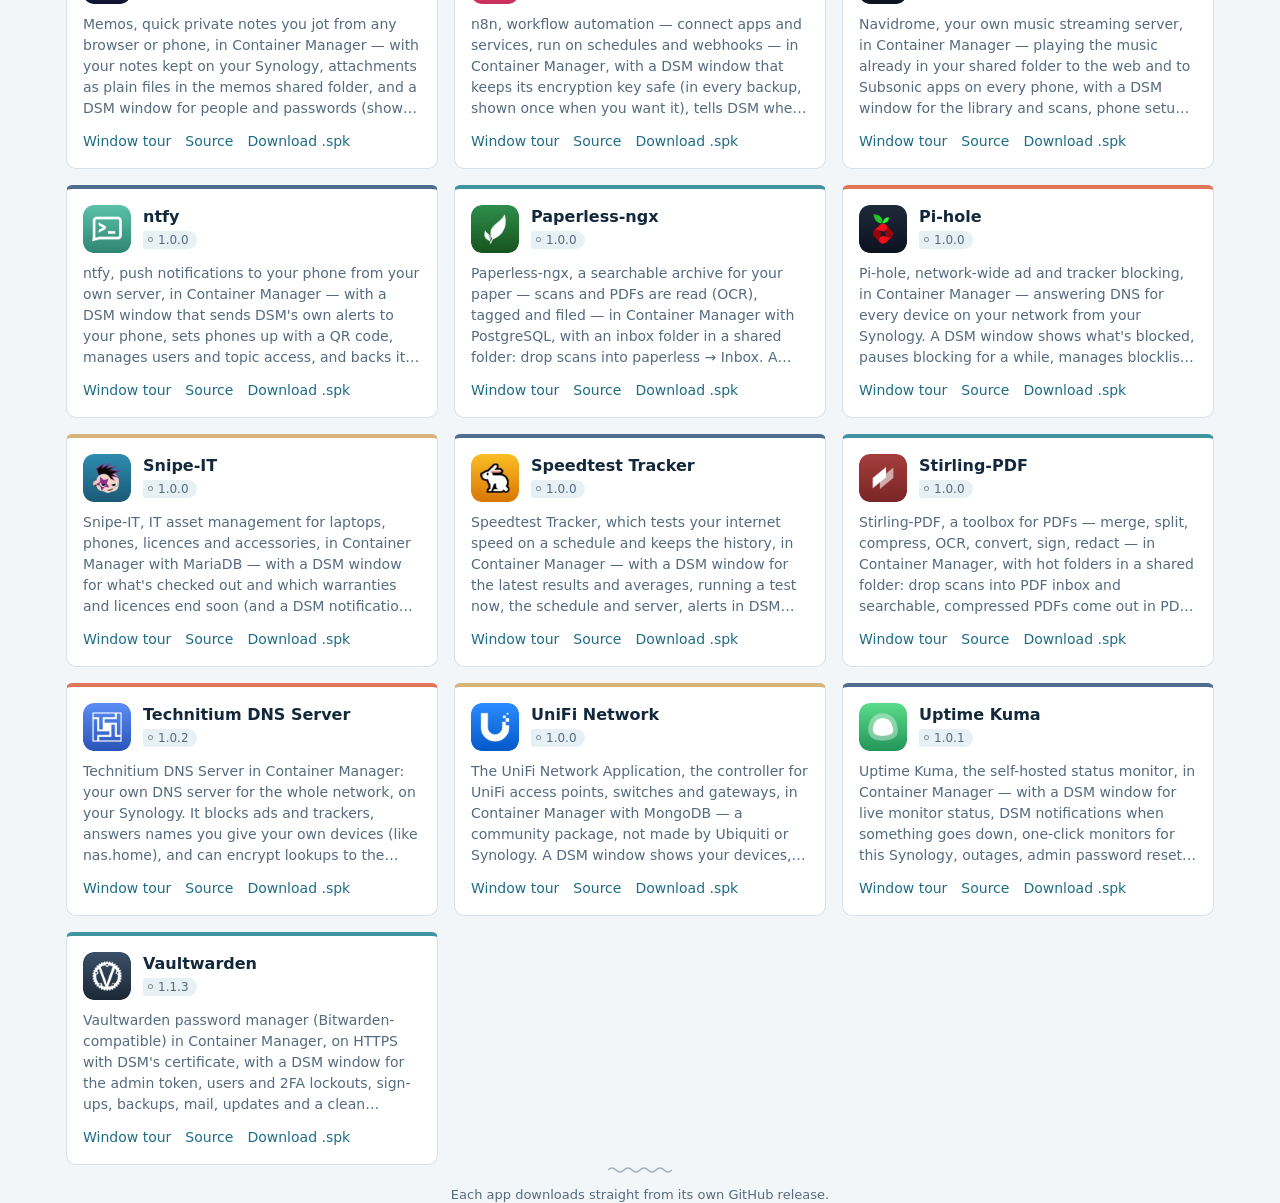
==== commit 9597525b: "Package source: actual v1.0.0, audiobookshelf v1.0.0, bookstack v1.0.1, changedetection v1.0.0, docu" ====
--- a/site/index.html
+++ b/site/index.html
@@ -17,7 +17,7 @@
 </section>
 <ul class="grid" id="grid"></ul>
 <p class="empty" id="empty" hidden>Nothing in the harbour matches that.</p>
-<noscript><ul><li><a href="https://github.com/tombruton87/actual-dsm/releases/download/v1.0.0/actual-1.0.0-1.spk">Actual Budget 1.0.0</a></li><li><a href="https://github.com/tombruton87/audiobookshelf-dsm/releases/download/v1.0.0/audiobookshelf-1.0.0-1.spk">Audiobookshelf 1.0.0</a></li><li><a href="https://github.com/tombruton87/bookstack-dsm/releases/download/v1.0.1/bookstack-1.0.1-1.spk">BookStack 1.0.1</a></li><li><a href="https://github.com/tombruton87/changedetection-dsm/releases/download/v1.0.0/changedetection-1.0.0-1.spk">Changedetection.io 1.0.0</a></li><li><a href="https://github.com/tombruton87/docuseal-dsm/releases/download/v1.0.0/docuseal-1.0.0-1.spk">DocuSeal 1.0.0</a></li><li><a href="https://github.com/tombruton87/freescout-dsm/releases/download/v1.0.2/freescout-1.0.2-1.spk">FreeScout 1.0.2</a></li><li><a href="https://github.com/tombruton87/homebox-dsm/releases/download/v1.0.0/homebox-1.0.0-1.spk">Homebox 1.0.0</a></li><li><a href="https://github.com/tombruton87/homepage-dsm/releases/download/v1.0.1/homepage-1.0.1-1.spk">Homepage 1.0.1</a></li><li><a href="https://github.com/tombruton87/immich-dsm/releases/download/v1.0.0/immich-1.0.0-1.spk">Immich 1.0.0</a></li><li><a href="https://github.com/tombruton87/invoiceninja-dsm/releases/download/v1.0.0/invoiceninja-1.0.0-1.spk">Invoice Ninja 1.0.0</a></li><li><a href="https://github.com/tombruton87/lanspeed-dsm/releases/download/v1.0.0/lanspeed-1.0.0-1.spk">LAN Speed 1.0.0</a></li><li><a href="https://github.com/tombruton87/linkwarden-dsm/releases/download/v1.0.0/linkwarden-1.0.0-1.spk">Linkwarden 1.0.0</a></li><li><a href="https://github.com/tombruton87/memos-dsm/releases/download/v1.0.0/memos-1.0.0-1.spk">Memos 1.0.0</a></li><li><a href="https://github.com/tombruton87/n8n-dsm/releases/download/v1.0.0/n8n-1.0.0-1.spk">n8n 1.0.0</a></li><li><a href="https://github.com/tombruton87/navidrome-dsm/releases/download/v1.0.0/navidrome-1.0.0-1.spk">Navidrome 1.0.0</a></li><li><a href="https://github.com/tombruton87/ntfy-dsm/releases/download/v1.0.0/ntfy-1.0.0-1.spk">ntfy 1.0.0</a></li><li><a href="https://github.com/tombruton87/paperless-ngx-dsm/releases/download/v1.0.0/paperless-1.0.0-1.spk">Paperless-ngx 1.0.0</a></li><li><a href="https://github.com/tombruton87/pihole-dsm/releases/download/v1.0.0/pihole-1.0.0-1.spk">Pi-hole 1.0.0</a></li><li><a href="https://github.com/tombruton87/snipe-it-dsm/releases/download/v1.0.0/snipeit-1.0.0-1.spk">Snipe-IT 1.0.0</a></li><li><a href="https://github.com/tombruton87/speedtest-dsm/releases/download/v1.0.0/speedtest-1.0.0-1.spk">Speedtest Tracker 1.0.0</a></li><li><a href="https://github.com/tombruton87/stirling-pdf-dsm/releases/download/v1.0.0/stirlingpdf-1.0.0-1.spk">Stirling-PDF 1.0.0</a></li><li><a href="https://github.com/tombruton87/technitium-dsm/releases/download/v1.0.1/technitium-1.0.1-1.spk">Technitium DNS Server 1.0.1</a></li><li><a href="https://github.com/tombruton87/unifi-dsm/releases/download/v1.0.0/unifi-1.0.0-1.spk">UniFi Network 1.0.0</a></li><li><a href="https://github.com/tombruton87/uptime-kuma-dsm/releases/download/v1.0.1/uptimekuma-1.0.1-1.spk">Uptime Kuma 1.0.1</a></li><li><a href="https://github.com/tombruton87/vaultwarden-dsm/releases/download/v1.1.3/vaultwarden-1.1.3-1.spk">Vaultwarden 1.1.3</a></li></ul></noscript>
+<noscript><ul><li><a href="https://github.com/tombruton87/actual-dsm/releases/download/v1.0.0/actual-1.0.0-1.spk">Actual Budget 1.0.0</a></li><li><a href="https://github.com/tombruton87/audiobookshelf-dsm/releases/download/v1.0.0/audiobookshelf-1.0.0-1.spk">Audiobookshelf 1.0.0</a></li><li><a href="https://github.com/tombruton87/bookstack-dsm/releases/download/v1.0.1/bookstack-1.0.1-1.spk">BookStack 1.0.1</a></li><li><a href="https://github.com/tombruton87/changedetection-dsm/releases/download/v1.0.0/changedetection-1.0.0-1.spk">Changedetection.io 1.0.0</a></li><li><a href="https://github.com/tombruton87/docuseal-dsm/releases/download/v1.0.0/docuseal-1.0.0-1.spk">DocuSeal 1.0.0</a></li><li><a href="https://github.com/tombruton87/freescout-dsm/releases/download/v1.0.2/freescout-1.0.2-1.spk">FreeScout 1.0.2</a></li><li><a href="https://github.com/tombruton87/homebox-dsm/releases/download/v1.0.0/homebox-1.0.0-1.spk">Homebox 1.0.0</a></li><li><a href="https://github.com/tombruton87/homepage-dsm/releases/download/v1.0.1/homepage-1.0.1-1.spk">Homepage 1.0.1</a></li><li><a href="https://github.com/tombruton87/immich-dsm/releases/download/v1.0.0/immich-1.0.0-1.spk">Immich 1.0.0</a></li><li><a href="https://github.com/tombruton87/invoiceninja-dsm/releases/download/v1.0.0/invoiceninja-1.0.0-1.spk">Invoice Ninja 1.0.0</a></li><li><a href="https://github.com/tombruton87/lanspeed-dsm/releases/download/v1.0.0/lanspeed-1.0.0-1.spk">LAN Speed 1.0.0</a></li><li><a href="https://github.com/tombruton87/linkwarden-dsm/releases/download/v1.0.0/linkwarden-1.0.0-1.spk">Linkwarden 1.0.0</a></li><li><a href="https://github.com/tombruton87/memos-dsm/releases/download/v1.0.0/memos-1.0.0-1.spk">Memos 1.0.0</a></li><li><a href="https://github.com/tombruton87/n8n-dsm/releases/download/v1.0.0/n8n-1.0.0-1.spk">n8n 1.0.0</a></li><li><a href="https://github.com/tombruton87/navidrome-dsm/releases/download/v1.0.0/navidrome-1.0.0-1.spk">Navidrome 1.0.0</a></li><li><a href="https://github.com/tombruton87/ntfy-dsm/releases/download/v1.0.0/ntfy-1.0.0-1.spk">ntfy 1.0.0</a></li><li><a href="https://github.com/tombruton87/paperless-ngx-dsm/releases/download/v1.0.0/paperless-1.0.0-1.spk">Paperless-ngx 1.0.0</a></li><li><a href="https://github.com/tombruton87/pihole-dsm/releases/download/v1.0.0/pihole-1.0.0-1.spk">Pi-hole 1.0.0</a></li><li><a href="https://github.com/tombruton87/snipe-it-dsm/releases/download/v1.0.0/snipeit-1.0.0-1.spk">Snipe-IT 1.0.0</a></li><li><a href="https://github.com/tombruton87/speedtest-dsm/releases/download/v1.0.0/speedtest-1.0.0-1.spk">Speedtest Tracker 1.0.0</a></li><li><a href="https://github.com/tombruton87/stirling-pdf-dsm/releases/download/v1.0.0/stirlingpdf-1.0.0-1.spk">Stirling-PDF 1.0.0</a></li><li><a href="https://github.com/tombruton87/technitium-dsm/releases/download/v1.0.2/technitium-1.0.2-1.spk">Technitium DNS Server 1.0.2</a></li><li><a href="https://github.com/tombruton87/unifi-dsm/releases/download/v1.0.0/unifi-1.0.0-1.spk">UniFi Network 1.0.0</a></li><li><a href="https://github.com/tombruton87/uptime-kuma-dsm/releases/download/v1.0.1/uptimekuma-1.0.1-1.spk">Uptime Kuma 1.0.1</a></li><li><a href="https://github.com/tombruton87/vaultwarden-dsm/releases/download/v1.1.3/vaultwarden-1.1.3-1.spk">Vaultwarden 1.1.3</a></li></ul></noscript>
 </main>
 <footer class="wrap"><svg width="64" height="10" viewBox="0 0 64 10" fill="none" stroke="currentColor" stroke-width="1.5"><path d="M0 5q4-4 8 0t8 0 8 0 8 0 8 0 8 0 8 0 8 0"/></svg>Each app downloads straight from its own GitHub release.</footer>
 <script>
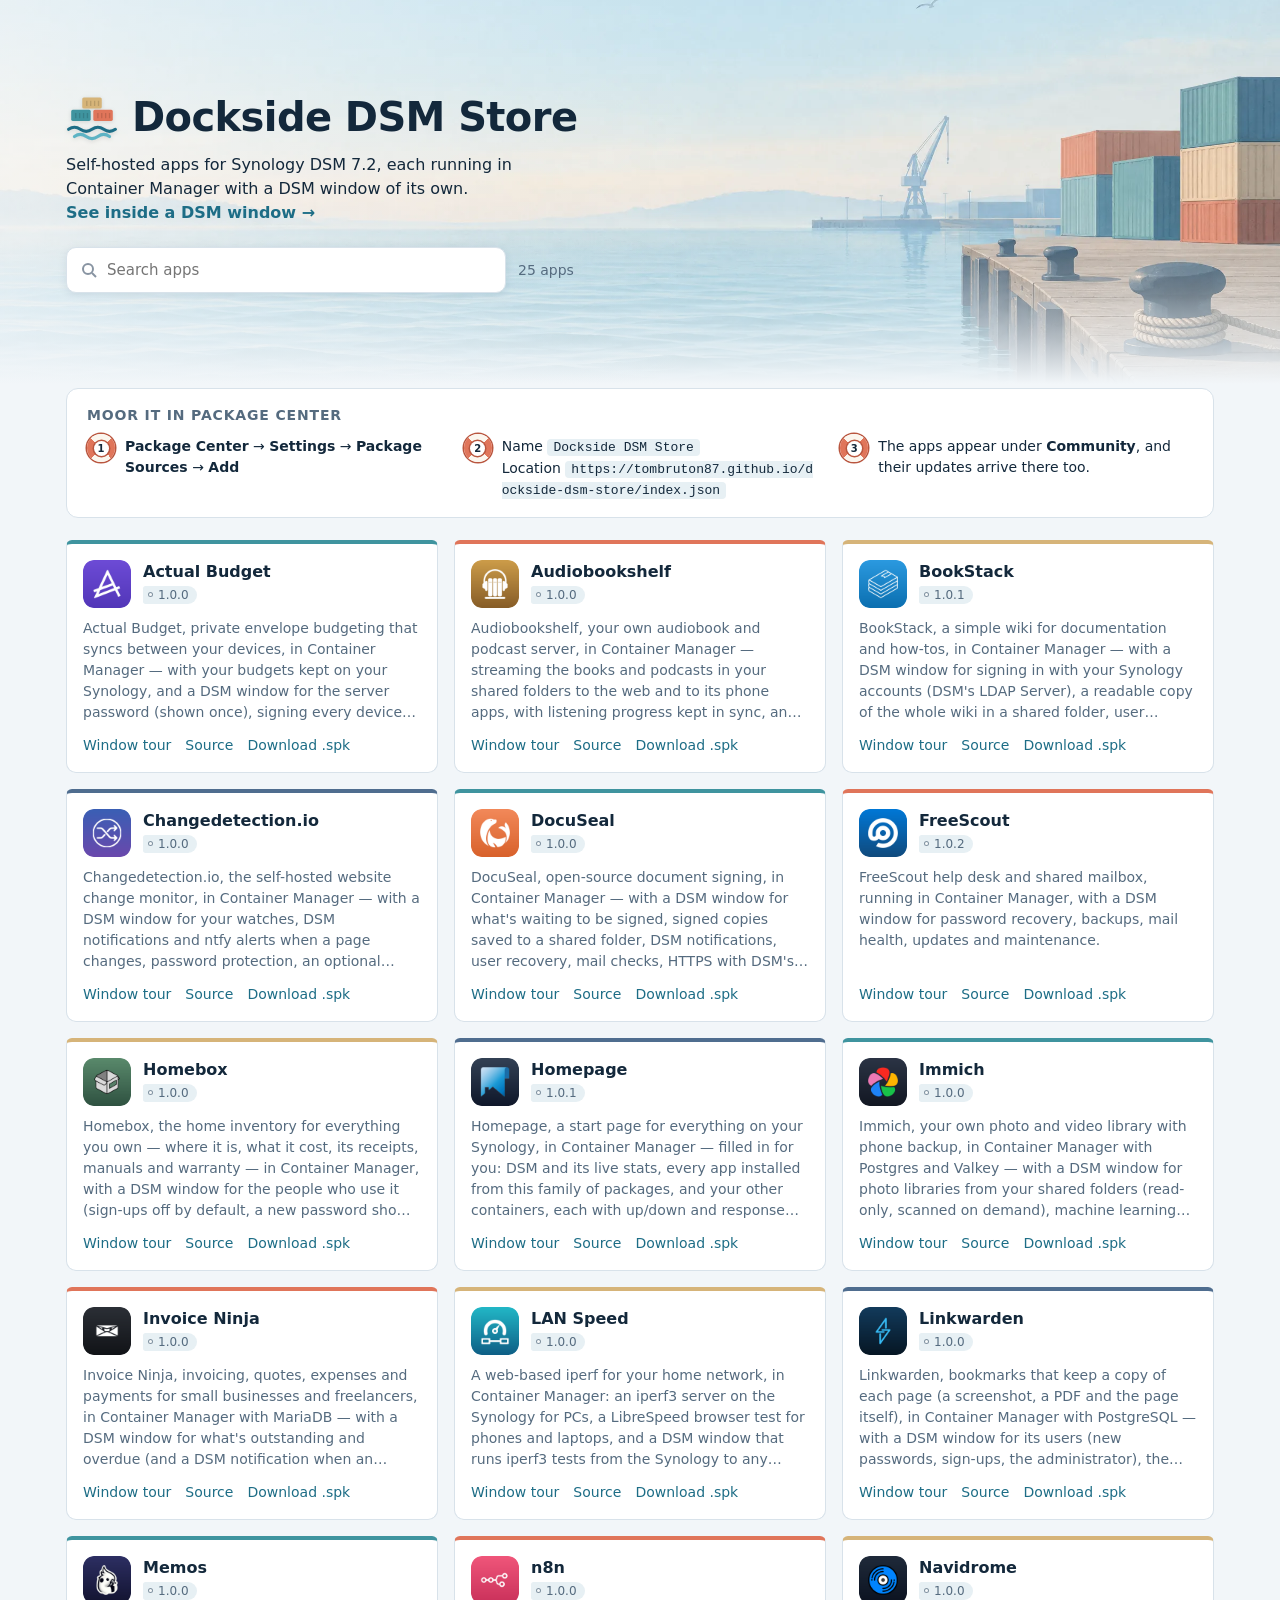
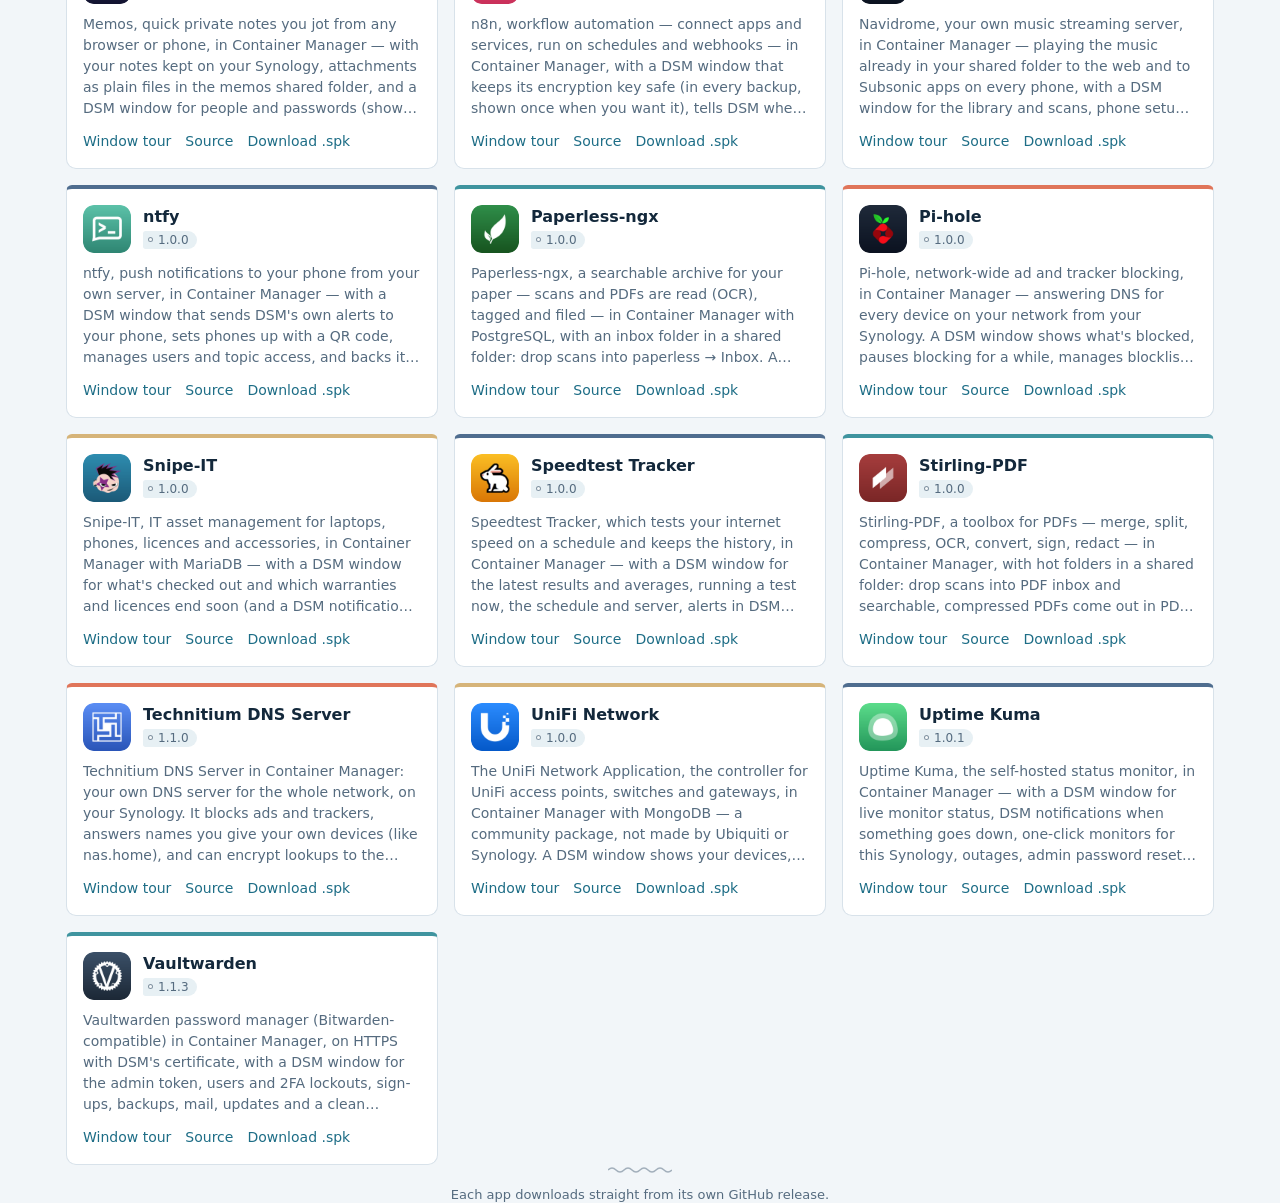
==== commit fe79697b: "Package source: actual v1.0.0, audiobookshelf v1.0.0, bookstack v1.0.1, changedetection v1.0.0, docu" ====
--- a/site/index.html
+++ b/site/index.html
@@ -17,7 +17,7 @@
 </section>
 <ul class="grid" id="grid"></ul>
 <p class="empty" id="empty" hidden>Nothing in the harbour matches that.</p>
-<noscript><ul><li><a href="https://github.com/tombruton87/actual-dsm/releases/download/v1.0.0/actual-1.0.0-1.spk">Actual Budget 1.0.0</a></li><li><a href="https://github.com/tombruton87/audiobookshelf-dsm/releases/download/v1.0.0/audiobookshelf-1.0.0-1.spk">Audiobookshelf 1.0.0</a></li><li><a href="https://github.com/tombruton87/bookstack-dsm/releases/download/v1.0.1/bookstack-1.0.1-1.spk">BookStack 1.0.1</a></li><li><a href="https://github.com/tombruton87/changedetection-dsm/releases/download/v1.0.0/changedetection-1.0.0-1.spk">Changedetection.io 1.0.0</a></li><li><a href="https://github.com/tombruton87/docuseal-dsm/releases/download/v1.0.0/docuseal-1.0.0-1.spk">DocuSeal 1.0.0</a></li><li><a href="https://github.com/tombruton87/freescout-dsm/releases/download/v1.0.2/freescout-1.0.2-1.spk">FreeScout 1.0.2</a></li><li><a href="https://github.com/tombruton87/homebox-dsm/releases/download/v1.0.0/homebox-1.0.0-1.spk">Homebox 1.0.0</a></li><li><a href="https://github.com/tombruton87/homepage-dsm/releases/download/v1.0.1/homepage-1.0.1-1.spk">Homepage 1.0.1</a></li><li><a href="https://github.com/tombruton87/immich-dsm/releases/download/v1.0.0/immich-1.0.0-1.spk">Immich 1.0.0</a></li><li><a href="https://github.com/tombruton87/invoiceninja-dsm/releases/download/v1.0.0/invoiceninja-1.0.0-1.spk">Invoice Ninja 1.0.0</a></li><li><a href="https://github.com/tombruton87/lanspeed-dsm/releases/download/v1.0.0/lanspeed-1.0.0-1.spk">LAN Speed 1.0.0</a></li><li><a href="https://github.com/tombruton87/linkwarden-dsm/releases/download/v1.0.0/linkwarden-1.0.0-1.spk">Linkwarden 1.0.0</a></li><li><a href="https://github.com/tombruton87/memos-dsm/releases/download/v1.0.0/memos-1.0.0-1.spk">Memos 1.0.0</a></li><li><a href="https://github.com/tombruton87/n8n-dsm/releases/download/v1.0.0/n8n-1.0.0-1.spk">n8n 1.0.0</a></li><li><a href="https://github.com/tombruton87/navidrome-dsm/releases/download/v1.0.0/navidrome-1.0.0-1.spk">Navidrome 1.0.0</a></li><li><a href="https://github.com/tombruton87/ntfy-dsm/releases/download/v1.0.0/ntfy-1.0.0-1.spk">ntfy 1.0.0</a></li><li><a href="https://github.com/tombruton87/paperless-ngx-dsm/releases/download/v1.0.0/paperless-1.0.0-1.spk">Paperless-ngx 1.0.0</a></li><li><a href="https://github.com/tombruton87/pihole-dsm/releases/download/v1.0.0/pihole-1.0.0-1.spk">Pi-hole 1.0.0</a></li><li><a href="https://github.com/tombruton87/snipe-it-dsm/releases/download/v1.0.0/snipeit-1.0.0-1.spk">Snipe-IT 1.0.0</a></li><li><a href="https://github.com/tombruton87/speedtest-dsm/releases/download/v1.0.0/speedtest-1.0.0-1.spk">Speedtest Tracker 1.0.0</a></li><li><a href="https://github.com/tombruton87/stirling-pdf-dsm/releases/download/v1.0.0/stirlingpdf-1.0.0-1.spk">Stirling-PDF 1.0.0</a></li><li><a href="https://github.com/tombruton87/technitium-dsm/releases/download/v1.0.2/technitium-1.0.2-1.spk">Technitium DNS Server 1.0.2</a></li><li><a href="https://github.com/tombruton87/unifi-dsm/releases/download/v1.0.0/unifi-1.0.0-1.spk">UniFi Network 1.0.0</a></li><li><a href="https://github.com/tombruton87/uptime-kuma-dsm/releases/download/v1.0.1/uptimekuma-1.0.1-1.spk">Uptime Kuma 1.0.1</a></li><li><a href="https://github.com/tombruton87/vaultwarden-dsm/releases/download/v1.1.3/vaultwarden-1.1.3-1.spk">Vaultwarden 1.1.3</a></li></ul></noscript>
+<noscript><ul><li><a href="https://github.com/tombruton87/actual-dsm/releases/download/v1.0.0/actual-1.0.0-1.spk">Actual Budget 1.0.0</a></li><li><a href="https://github.com/tombruton87/audiobookshelf-dsm/releases/download/v1.0.0/audiobookshelf-1.0.0-1.spk">Audiobookshelf 1.0.0</a></li><li><a href="https://github.com/tombruton87/bookstack-dsm/releases/download/v1.0.1/bookstack-1.0.1-1.spk">BookStack 1.0.1</a></li><li><a href="https://github.com/tombruton87/changedetection-dsm/releases/download/v1.0.0/changedetection-1.0.0-1.spk">Changedetection.io 1.0.0</a></li><li><a href="https://github.com/tombruton87/docuseal-dsm/releases/download/v1.0.0/docuseal-1.0.0-1.spk">DocuSeal 1.0.0</a></li><li><a href="https://github.com/tombruton87/freescout-dsm/releases/download/v1.0.2/freescout-1.0.2-1.spk">FreeScout 1.0.2</a></li><li><a href="https://github.com/tombruton87/homebox-dsm/releases/download/v1.0.0/homebox-1.0.0-1.spk">Homebox 1.0.0</a></li><li><a href="https://github.com/tombruton87/homepage-dsm/releases/download/v1.0.1/homepage-1.0.1-1.spk">Homepage 1.0.1</a></li><li><a href="https://github.com/tombruton87/immich-dsm/releases/download/v1.0.0/immich-1.0.0-1.spk">Immich 1.0.0</a></li><li><a href="https://github.com/tombruton87/invoiceninja-dsm/releases/download/v1.0.0/invoiceninja-1.0.0-1.spk">Invoice Ninja 1.0.0</a></li><li><a href="https://github.com/tombruton87/lanspeed-dsm/releases/download/v1.0.0/lanspeed-1.0.0-1.spk">LAN Speed 1.0.0</a></li><li><a href="https://github.com/tombruton87/linkwarden-dsm/releases/download/v1.0.0/linkwarden-1.0.0-1.spk">Linkwarden 1.0.0</a></li><li><a href="https://github.com/tombruton87/memos-dsm/releases/download/v1.0.0/memos-1.0.0-1.spk">Memos 1.0.0</a></li><li><a href="https://github.com/tombruton87/n8n-dsm/releases/download/v1.0.0/n8n-1.0.0-1.spk">n8n 1.0.0</a></li><li><a href="https://github.com/tombruton87/navidrome-dsm/releases/download/v1.0.0/navidrome-1.0.0-1.spk">Navidrome 1.0.0</a></li><li><a href="https://github.com/tombruton87/ntfy-dsm/releases/download/v1.0.0/ntfy-1.0.0-1.spk">ntfy 1.0.0</a></li><li><a href="https://github.com/tombruton87/paperless-ngx-dsm/releases/download/v1.0.0/paperless-1.0.0-1.spk">Paperless-ngx 1.0.0</a></li><li><a href="https://github.com/tombruton87/pihole-dsm/releases/download/v1.0.0/pihole-1.0.0-1.spk">Pi-hole 1.0.0</a></li><li><a href="https://github.com/tombruton87/snipe-it-dsm/releases/download/v1.0.0/snipeit-1.0.0-1.spk">Snipe-IT 1.0.0</a></li><li><a href="https://github.com/tombruton87/speedtest-dsm/releases/download/v1.0.0/speedtest-1.0.0-1.spk">Speedtest Tracker 1.0.0</a></li><li><a href="https://github.com/tombruton87/stirling-pdf-dsm/releases/download/v1.0.0/stirlingpdf-1.0.0-1.spk">Stirling-PDF 1.0.0</a></li><li><a href="https://github.com/tombruton87/technitium-dsm/releases/download/v1.1.0/technitium-1.1.0-1.spk">Technitium DNS Server 1.1.0</a></li><li><a href="https://github.com/tombruton87/unifi-dsm/releases/download/v1.0.0/unifi-1.0.0-1.spk">UniFi Network 1.0.0</a></li><li><a href="https://github.com/tombruton87/uptime-kuma-dsm/releases/download/v1.0.1/uptimekuma-1.0.1-1.spk">Uptime Kuma 1.0.1</a></li><li><a href="https://github.com/tombruton87/vaultwarden-dsm/releases/download/v1.1.3/vaultwarden-1.1.3-1.spk">Vaultwarden 1.1.3</a></li></ul></noscript>
 </main>
 <footer class="wrap"><svg width="64" height="10" viewBox="0 0 64 10" fill="none" stroke="currentColor" stroke-width="1.5"><path d="M0 5q4-4 8 0t8 0 8 0 8 0 8 0 8 0 8 0 8 0"/></svg>Each app downloads straight from its own GitHub release.</footer>
 <script>
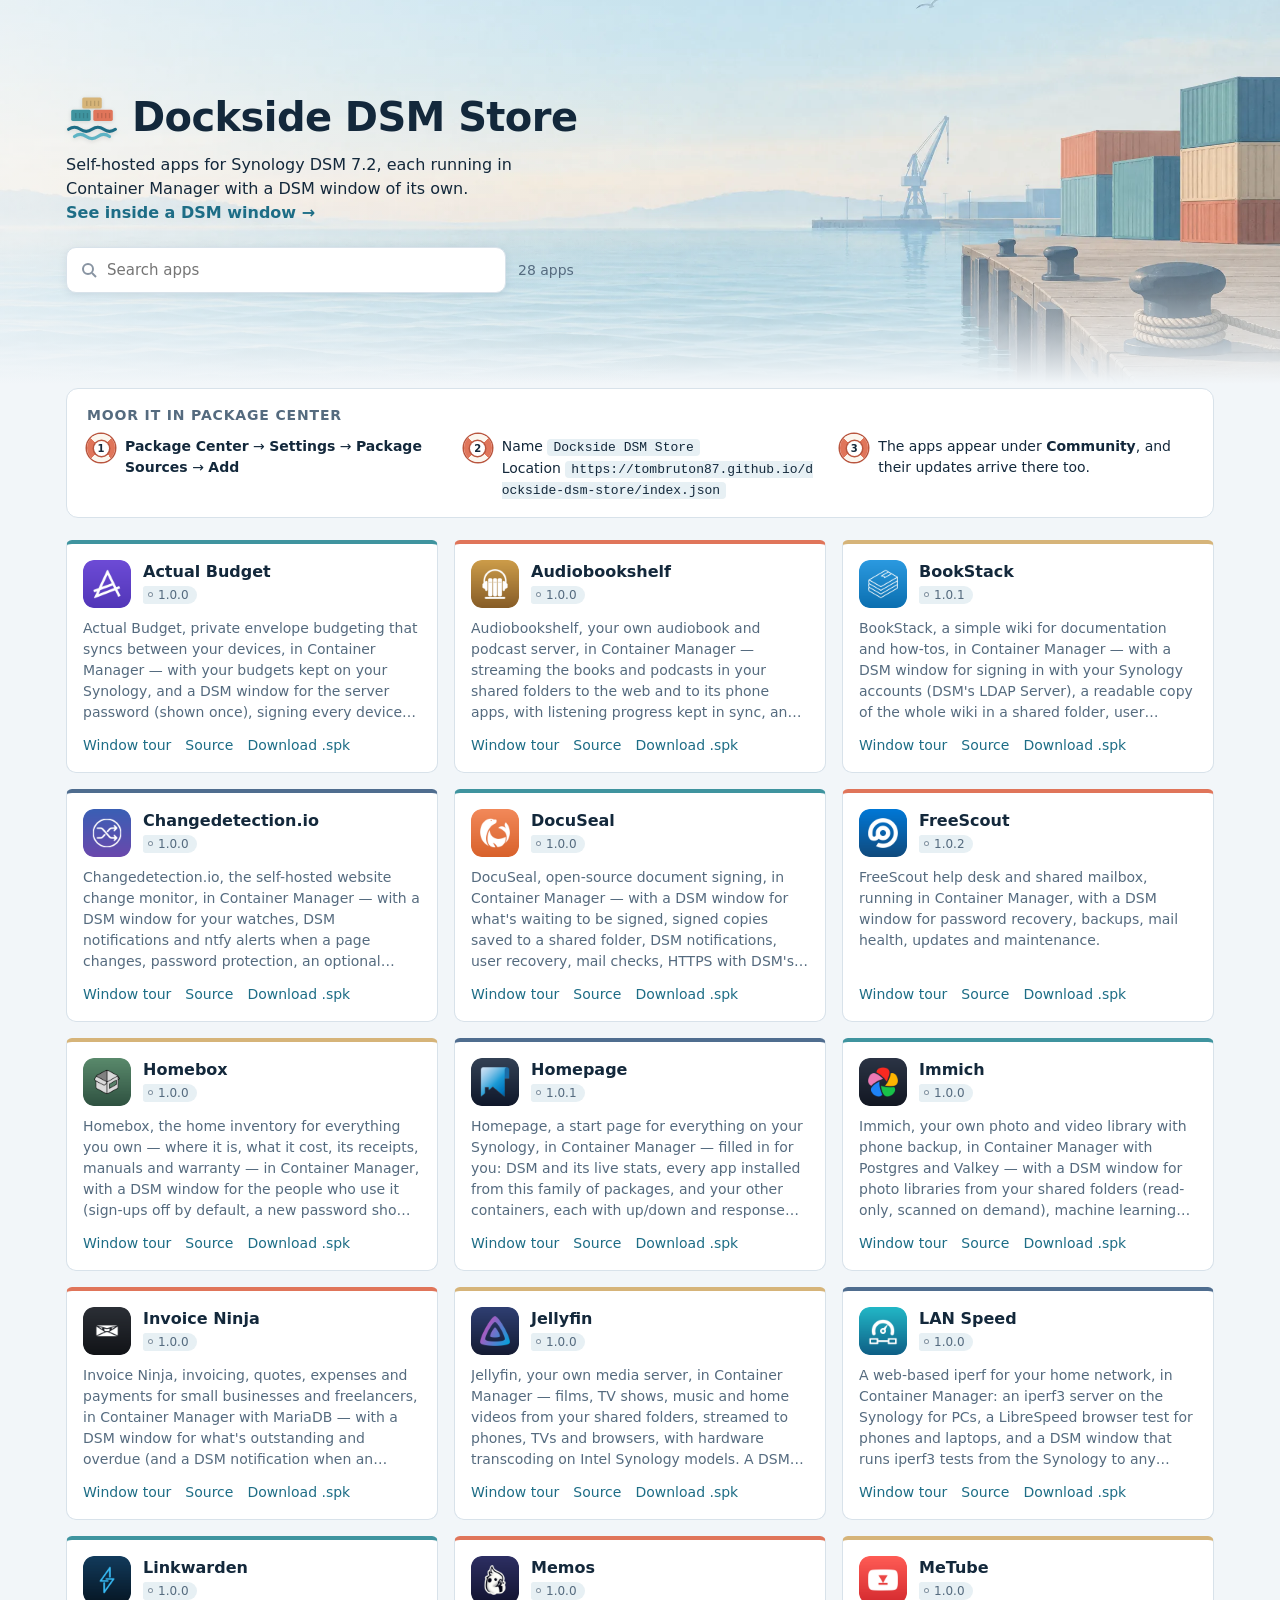
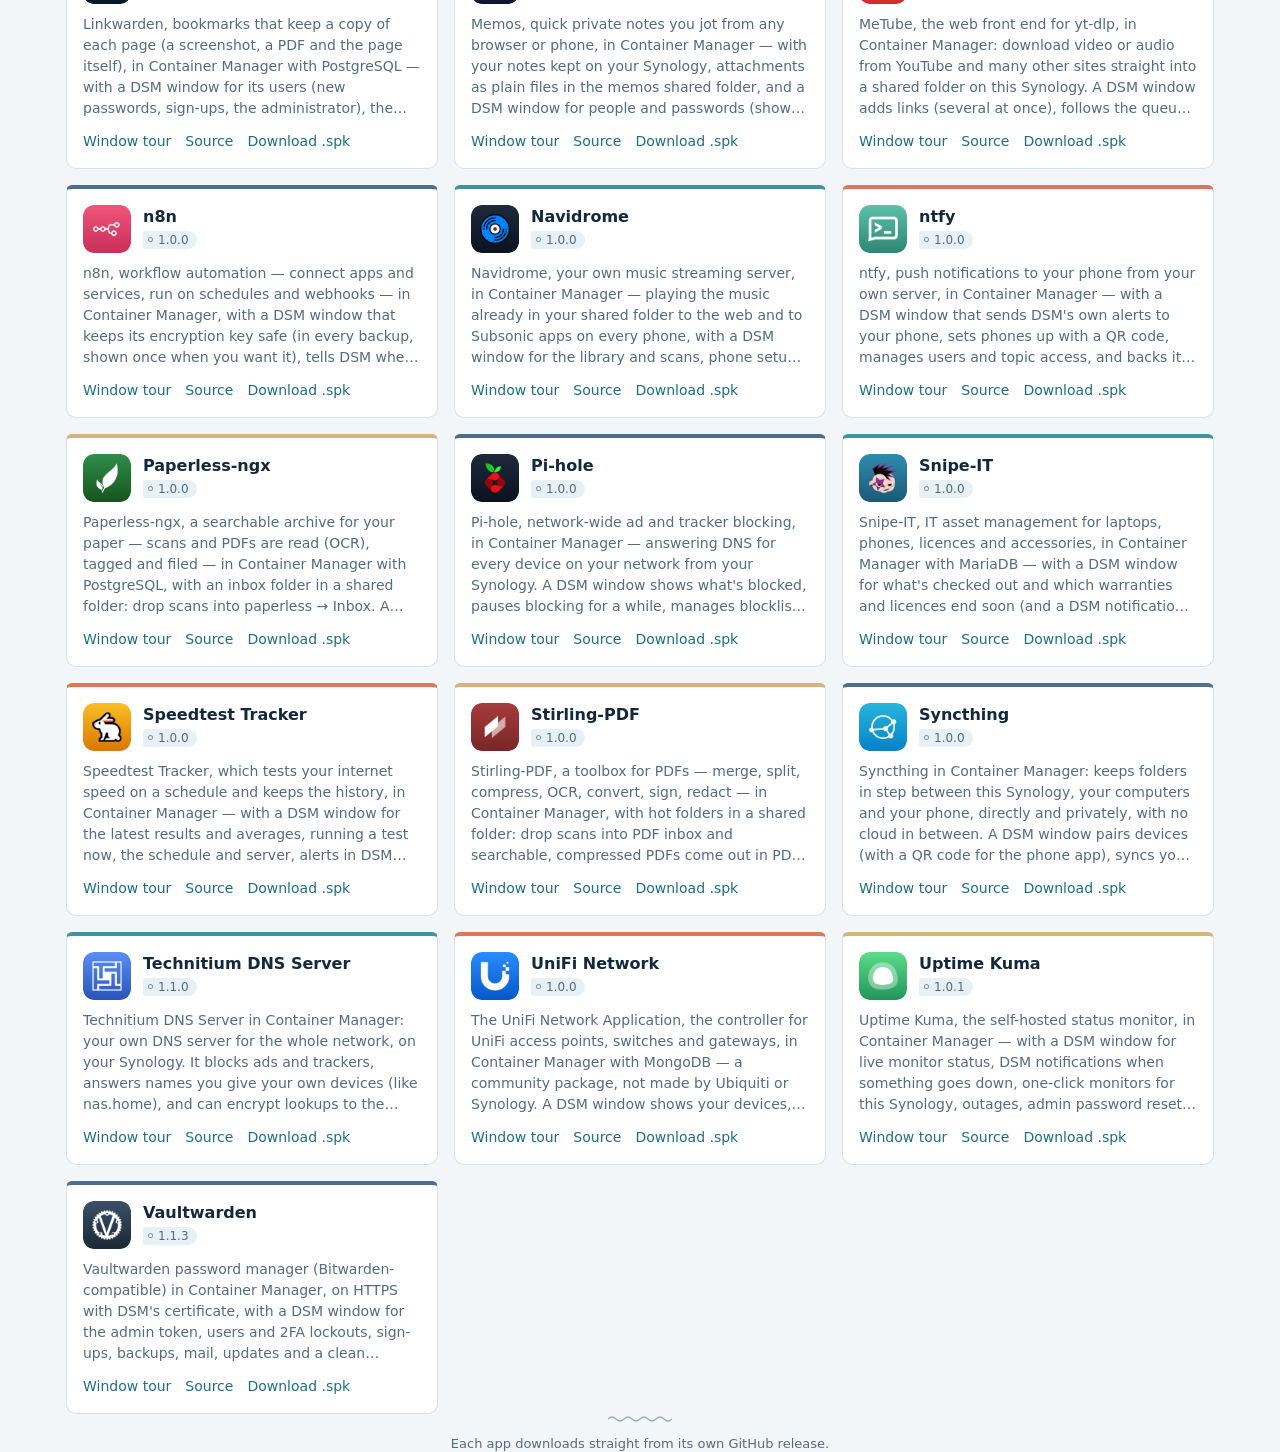
==== commit 9b89050f: "Package source: actual v1.0.0, audiobookshelf v1.0.0, bookstack v1.0.1, changedetection v1.0.0, docu" ====
--- a/site/index.html
+++ b/site/index.html
@@ -17,7 +17,7 @@
 </section>
 <ul class="grid" id="grid"></ul>
 <p class="empty" id="empty" hidden>Nothing in the harbour matches that.</p>
-<noscript><ul><li><a href="https://github.com/tombruton87/actual-dsm/releases/download/v1.0.0/actual-1.0.0-1.spk">Actual Budget 1.0.0</a></li><li><a href="https://github.com/tombruton87/audiobookshelf-dsm/releases/download/v1.0.0/audiobookshelf-1.0.0-1.spk">Audiobookshelf 1.0.0</a></li><li><a href="https://github.com/tombruton87/bookstack-dsm/releases/download/v1.0.1/bookstack-1.0.1-1.spk">BookStack 1.0.1</a></li><li><a href="https://github.com/tombruton87/changedetection-dsm/releases/download/v1.0.0/changedetection-1.0.0-1.spk">Changedetection.io 1.0.0</a></li><li><a href="https://github.com/tombruton87/docuseal-dsm/releases/download/v1.0.0/docuseal-1.0.0-1.spk">DocuSeal 1.0.0</a></li><li><a href="https://github.com/tombruton87/freescout-dsm/releases/download/v1.0.2/freescout-1.0.2-1.spk">FreeScout 1.0.2</a></li><li><a href="https://github.com/tombruton87/homebox-dsm/releases/download/v1.0.0/homebox-1.0.0-1.spk">Homebox 1.0.0</a></li><li><a href="https://github.com/tombruton87/homepage-dsm/releases/download/v1.0.1/homepage-1.0.1-1.spk">Homepage 1.0.1</a></li><li><a href="https://github.com/tombruton87/immich-dsm/releases/download/v1.0.0/immich-1.0.0-1.spk">Immich 1.0.0</a></li><li><a href="https://github.com/tombruton87/invoiceninja-dsm/releases/download/v1.0.0/invoiceninja-1.0.0-1.spk">Invoice Ninja 1.0.0</a></li><li><a href="https://github.com/tombruton87/lanspeed-dsm/releases/download/v1.0.0/lanspeed-1.0.0-1.spk">LAN Speed 1.0.0</a></li><li><a href="https://github.com/tombruton87/linkwarden-dsm/releases/download/v1.0.0/linkwarden-1.0.0-1.spk">Linkwarden 1.0.0</a></li><li><a href="https://github.com/tombruton87/memos-dsm/releases/download/v1.0.0/memos-1.0.0-1.spk">Memos 1.0.0</a></li><li><a href="https://github.com/tombruton87/n8n-dsm/releases/download/v1.0.0/n8n-1.0.0-1.spk">n8n 1.0.0</a></li><li><a href="https://github.com/tombruton87/navidrome-dsm/releases/download/v1.0.0/navidrome-1.0.0-1.spk">Navidrome 1.0.0</a></li><li><a href="https://github.com/tombruton87/ntfy-dsm/releases/download/v1.0.0/ntfy-1.0.0-1.spk">ntfy 1.0.0</a></li><li><a href="https://github.com/tombruton87/paperless-ngx-dsm/releases/download/v1.0.0/paperless-1.0.0-1.spk">Paperless-ngx 1.0.0</a></li><li><a href="https://github.com/tombruton87/pihole-dsm/releases/download/v1.0.0/pihole-1.0.0-1.spk">Pi-hole 1.0.0</a></li><li><a href="https://github.com/tombruton87/snipe-it-dsm/releases/download/v1.0.0/snipeit-1.0.0-1.spk">Snipe-IT 1.0.0</a></li><li><a href="https://github.com/tombruton87/speedtest-dsm/releases/download/v1.0.0/speedtest-1.0.0-1.spk">Speedtest Tracker 1.0.0</a></li><li><a href="https://github.com/tombruton87/stirling-pdf-dsm/releases/download/v1.0.0/stirlingpdf-1.0.0-1.spk">Stirling-PDF 1.0.0</a></li><li><a href="https://github.com/tombruton87/technitium-dsm/releases/download/v1.1.0/technitium-1.1.0-1.spk">Technitium DNS Server 1.1.0</a></li><li><a href="https://github.com/tombruton87/unifi-dsm/releases/download/v1.0.0/unifi-1.0.0-1.spk">UniFi Network 1.0.0</a></li><li><a href="https://github.com/tombruton87/uptime-kuma-dsm/releases/download/v1.0.1/uptimekuma-1.0.1-1.spk">Uptime Kuma 1.0.1</a></li><li><a href="https://github.com/tombruton87/vaultwarden-dsm/releases/download/v1.1.3/vaultwarden-1.1.3-1.spk">Vaultwarden 1.1.3</a></li></ul></noscript>
+<noscript><ul><li><a href="https://github.com/tombruton87/actual-dsm/releases/download/v1.0.0/actual-1.0.0-1.spk">Actual Budget 1.0.0</a></li><li><a href="https://github.com/tombruton87/audiobookshelf-dsm/releases/download/v1.0.0/audiobookshelf-1.0.0-1.spk">Audiobookshelf 1.0.0</a></li><li><a href="https://github.com/tombruton87/bookstack-dsm/releases/download/v1.0.1/bookstack-1.0.1-1.spk">BookStack 1.0.1</a></li><li><a href="https://github.com/tombruton87/changedetection-dsm/releases/download/v1.0.0/changedetection-1.0.0-1.spk">Changedetection.io 1.0.0</a></li><li><a href="https://github.com/tombruton87/docuseal-dsm/releases/download/v1.0.0/docuseal-1.0.0-1.spk">DocuSeal 1.0.0</a></li><li><a href="https://github.com/tombruton87/freescout-dsm/releases/download/v1.0.2/freescout-1.0.2-1.spk">FreeScout 1.0.2</a></li><li><a href="https://github.com/tombruton87/homebox-dsm/releases/download/v1.0.0/homebox-1.0.0-1.spk">Homebox 1.0.0</a></li><li><a href="https://github.com/tombruton87/homepage-dsm/releases/download/v1.0.1/homepage-1.0.1-1.spk">Homepage 1.0.1</a></li><li><a href="https://github.com/tombruton87/immich-dsm/releases/download/v1.0.0/immich-1.0.0-1.spk">Immich 1.0.0</a></li><li><a href="https://github.com/tombruton87/invoiceninja-dsm/releases/download/v1.0.0/invoiceninja-1.0.0-1.spk">Invoice Ninja 1.0.0</a></li><li><a href="https://github.com/tombruton87/jellyfin-dsm/releases/download/v1.0.0/jellyfin-1.0.0-1.spk">Jellyfin 1.0.0</a></li><li><a href="https://github.com/tombruton87/lanspeed-dsm/releases/download/v1.0.0/lanspeed-1.0.0-1.spk">LAN Speed 1.0.0</a></li><li><a href="https://github.com/tombruton87/linkwarden-dsm/releases/download/v1.0.0/linkwarden-1.0.0-1.spk">Linkwarden 1.0.0</a></li><li><a href="https://github.com/tombruton87/memos-dsm/releases/download/v1.0.0/memos-1.0.0-1.spk">Memos 1.0.0</a></li><li><a href="https://github.com/tombruton87/metube-dsm/releases/download/v1.0.0/metube-1.0.0-1.spk">MeTube 1.0.0</a></li><li><a href="https://github.com/tombruton87/n8n-dsm/releases/download/v1.0.0/n8n-1.0.0-1.spk">n8n 1.0.0</a></li><li><a href="https://github.com/tombruton87/navidrome-dsm/releases/download/v1.0.0/navidrome-1.0.0-1.spk">Navidrome 1.0.0</a></li><li><a href="https://github.com/tombruton87/ntfy-dsm/releases/download/v1.0.0/ntfy-1.0.0-1.spk">ntfy 1.0.0</a></li><li><a href="https://github.com/tombruton87/paperless-ngx-dsm/releases/download/v1.0.0/paperless-1.0.0-1.spk">Paperless-ngx 1.0.0</a></li><li><a href="https://github.com/tombruton87/pihole-dsm/releases/download/v1.0.0/pihole-1.0.0-1.spk">Pi-hole 1.0.0</a></li><li><a href="https://github.com/tombruton87/snipe-it-dsm/releases/download/v1.0.0/snipeit-1.0.0-1.spk">Snipe-IT 1.0.0</a></li><li><a href="https://github.com/tombruton87/speedtest-dsm/releases/download/v1.0.0/speedtest-1.0.0-1.spk">Speedtest Tracker 1.0.0</a></li><li><a href="https://github.com/tombruton87/stirling-pdf-dsm/releases/download/v1.0.0/stirlingpdf-1.0.0-1.spk">Stirling-PDF 1.0.0</a></li><li><a href="https://github.com/tombruton87/syncthing-dsm/releases/download/v1.0.0/syncthing-1.0.0-1.spk">Syncthing 1.0.0</a></li><li><a href="https://github.com/tombruton87/technitium-dsm/releases/download/v1.1.0/technitium-1.1.0-1.spk">Technitium DNS Server 1.1.0</a></li><li><a href="https://github.com/tombruton87/unifi-dsm/releases/download/v1.0.0/unifi-1.0.0-1.spk">UniFi Network 1.0.0</a></li><li><a href="https://github.com/tombruton87/uptime-kuma-dsm/releases/download/v1.0.1/uptimekuma-1.0.1-1.spk">Uptime Kuma 1.0.1</a></li><li><a href="https://github.com/tombruton87/vaultwarden-dsm/releases/download/v1.1.3/vaultwarden-1.1.3-1.spk">Vaultwarden 1.1.3</a></li></ul></noscript>
 </main>
 <footer class="wrap"><svg width="64" height="10" viewBox="0 0 64 10" fill="none" stroke="currentColor" stroke-width="1.5"><path d="M0 5q4-4 8 0t8 0 8 0 8 0 8 0 8 0 8 0 8 0"/></svg>Each app downloads straight from its own GitHub release.</footer>
 <script>
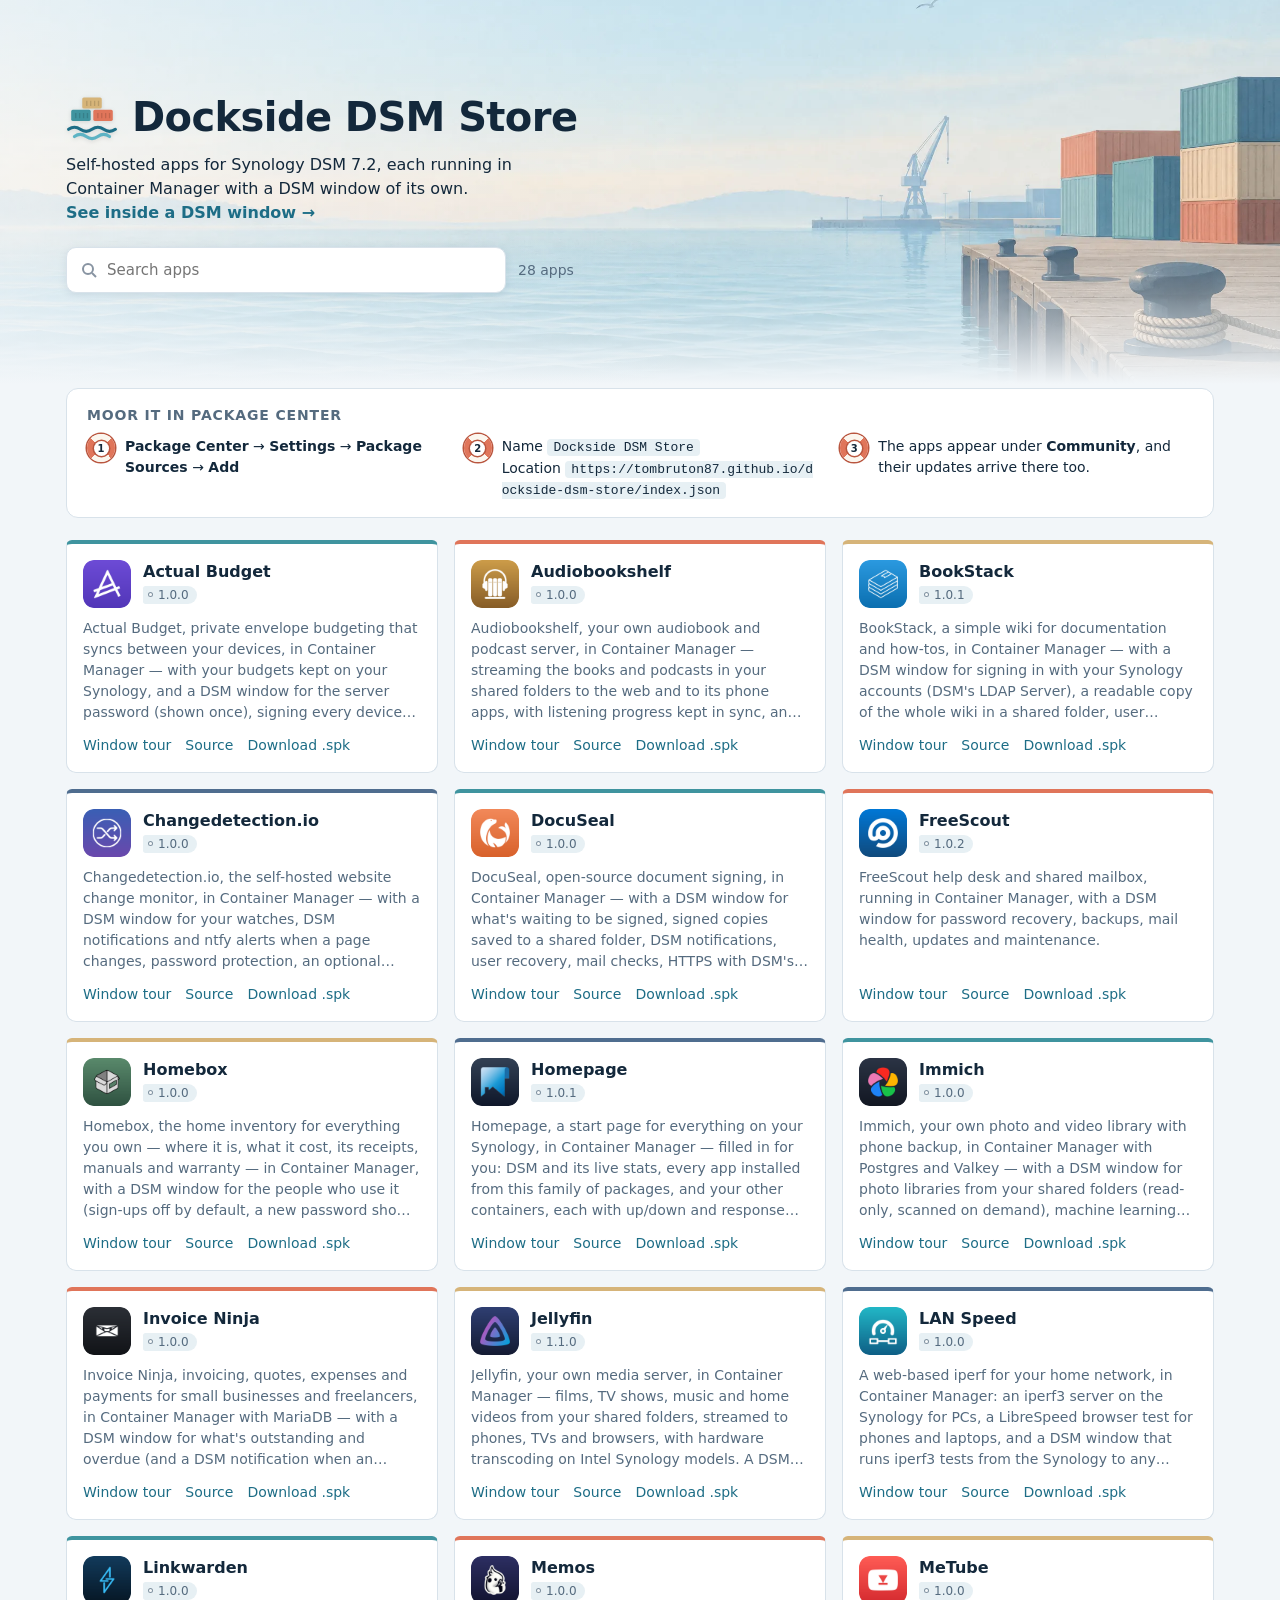
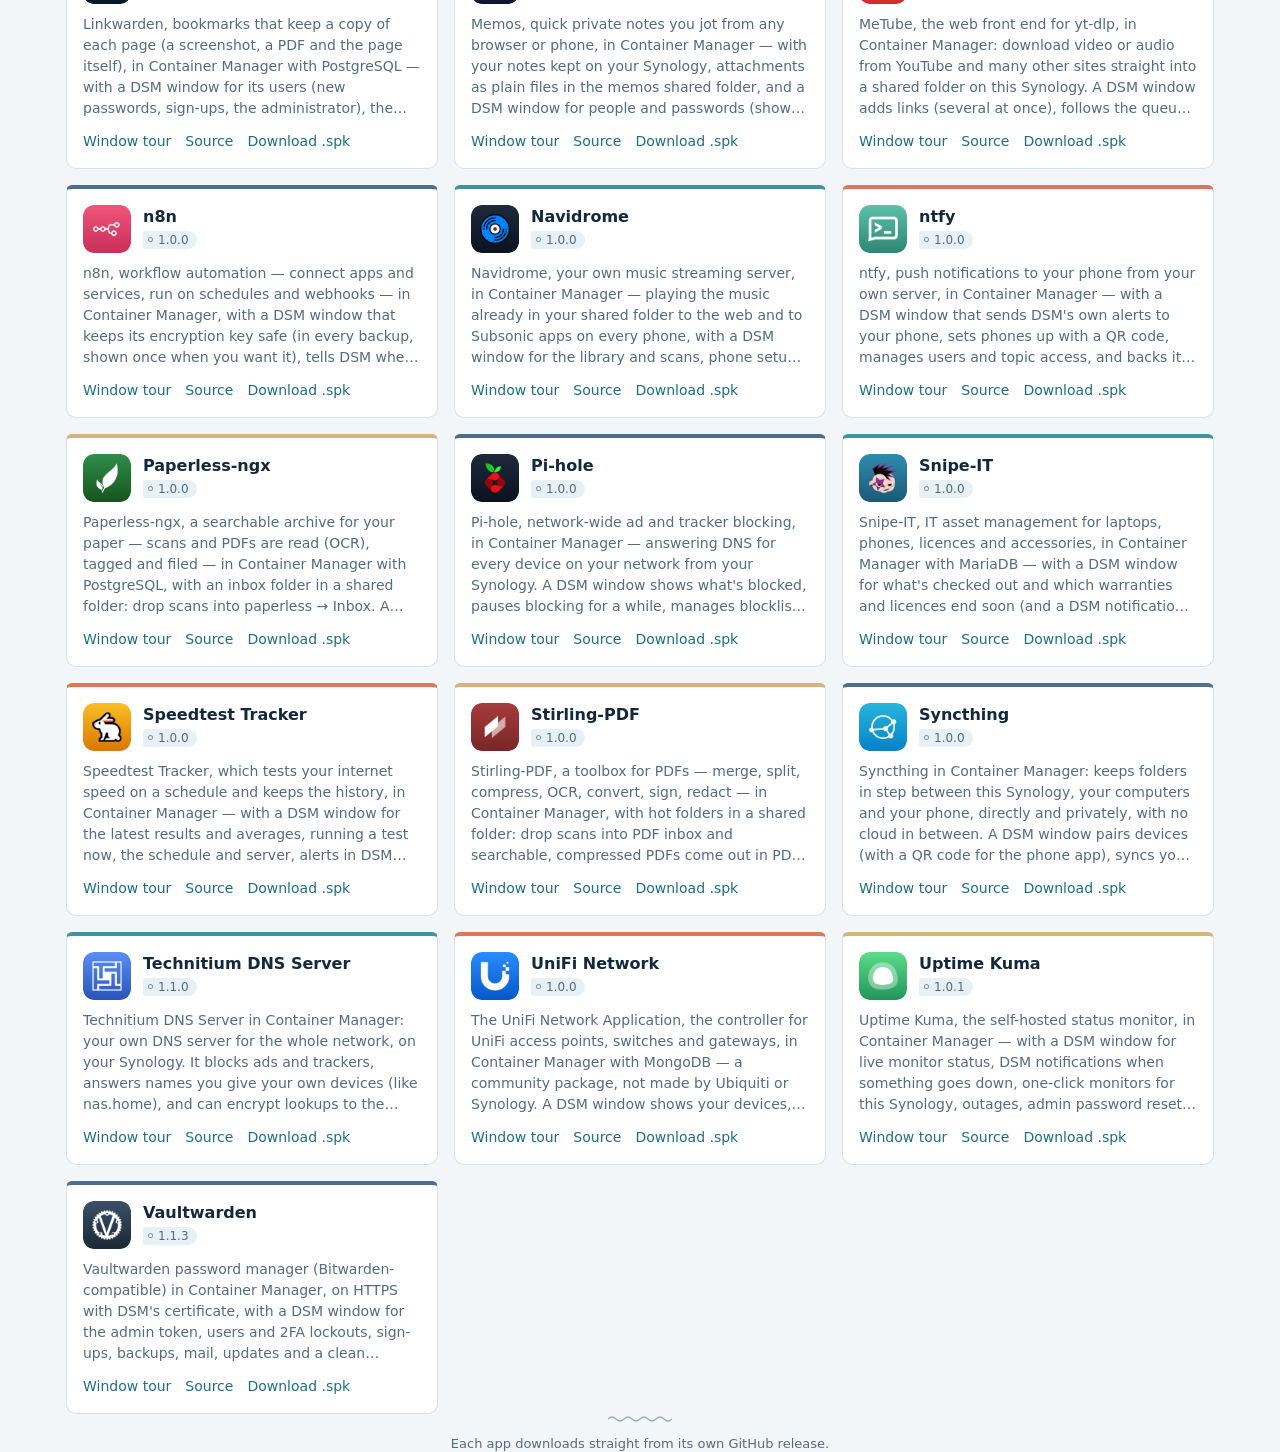
==== commit 611d3f69: "Package source: actual v1.0.0, audiobookshelf v1.0.0, bookstack v1.0.1, changedetection v1.0.0, docu" ====
--- a/site/index.html
+++ b/site/index.html
@@ -17,7 +17,7 @@
 </section>
 <ul class="grid" id="grid"></ul>
 <p class="empty" id="empty" hidden>Nothing in the harbour matches that.</p>
-<noscript><ul><li><a href="https://github.com/tombruton87/actual-dsm/releases/download/v1.0.0/actual-1.0.0-1.spk">Actual Budget 1.0.0</a></li><li><a href="https://github.com/tombruton87/audiobookshelf-dsm/releases/download/v1.0.0/audiobookshelf-1.0.0-1.spk">Audiobookshelf 1.0.0</a></li><li><a href="https://github.com/tombruton87/bookstack-dsm/releases/download/v1.0.1/bookstack-1.0.1-1.spk">BookStack 1.0.1</a></li><li><a href="https://github.com/tombruton87/changedetection-dsm/releases/download/v1.0.0/changedetection-1.0.0-1.spk">Changedetection.io 1.0.0</a></li><li><a href="https://github.com/tombruton87/docuseal-dsm/releases/download/v1.0.0/docuseal-1.0.0-1.spk">DocuSeal 1.0.0</a></li><li><a href="https://github.com/tombruton87/freescout-dsm/releases/download/v1.0.2/freescout-1.0.2-1.spk">FreeScout 1.0.2</a></li><li><a href="https://github.com/tombruton87/homebox-dsm/releases/download/v1.0.0/homebox-1.0.0-1.spk">Homebox 1.0.0</a></li><li><a href="https://github.com/tombruton87/homepage-dsm/releases/download/v1.0.1/homepage-1.0.1-1.spk">Homepage 1.0.1</a></li><li><a href="https://github.com/tombruton87/immich-dsm/releases/download/v1.0.0/immich-1.0.0-1.spk">Immich 1.0.0</a></li><li><a href="https://github.com/tombruton87/invoiceninja-dsm/releases/download/v1.0.0/invoiceninja-1.0.0-1.spk">Invoice Ninja 1.0.0</a></li><li><a href="https://github.com/tombruton87/jellyfin-dsm/releases/download/v1.0.0/jellyfin-1.0.0-1.spk">Jellyfin 1.0.0</a></li><li><a href="https://github.com/tombruton87/lanspeed-dsm/releases/download/v1.0.0/lanspeed-1.0.0-1.spk">LAN Speed 1.0.0</a></li><li><a href="https://github.com/tombruton87/linkwarden-dsm/releases/download/v1.0.0/linkwarden-1.0.0-1.spk">Linkwarden 1.0.0</a></li><li><a href="https://github.com/tombruton87/memos-dsm/releases/download/v1.0.0/memos-1.0.0-1.spk">Memos 1.0.0</a></li><li><a href="https://github.com/tombruton87/metube-dsm/releases/download/v1.0.0/metube-1.0.0-1.spk">MeTube 1.0.0</a></li><li><a href="https://github.com/tombruton87/n8n-dsm/releases/download/v1.0.0/n8n-1.0.0-1.spk">n8n 1.0.0</a></li><li><a href="https://github.com/tombruton87/navidrome-dsm/releases/download/v1.0.0/navidrome-1.0.0-1.spk">Navidrome 1.0.0</a></li><li><a href="https://github.com/tombruton87/ntfy-dsm/releases/download/v1.0.0/ntfy-1.0.0-1.spk">ntfy 1.0.0</a></li><li><a href="https://github.com/tombruton87/paperless-ngx-dsm/releases/download/v1.0.0/paperless-1.0.0-1.spk">Paperless-ngx 1.0.0</a></li><li><a href="https://github.com/tombruton87/pihole-dsm/releases/download/v1.0.0/pihole-1.0.0-1.spk">Pi-hole 1.0.0</a></li><li><a href="https://github.com/tombruton87/snipe-it-dsm/releases/download/v1.0.0/snipeit-1.0.0-1.spk">Snipe-IT 1.0.0</a></li><li><a href="https://github.com/tombruton87/speedtest-dsm/releases/download/v1.0.0/speedtest-1.0.0-1.spk">Speedtest Tracker 1.0.0</a></li><li><a href="https://github.com/tombruton87/stirling-pdf-dsm/releases/download/v1.0.0/stirlingpdf-1.0.0-1.spk">Stirling-PDF 1.0.0</a></li><li><a href="https://github.com/tombruton87/syncthing-dsm/releases/download/v1.0.0/syncthing-1.0.0-1.spk">Syncthing 1.0.0</a></li><li><a href="https://github.com/tombruton87/technitium-dsm/releases/download/v1.1.0/technitium-1.1.0-1.spk">Technitium DNS Server 1.1.0</a></li><li><a href="https://github.com/tombruton87/unifi-dsm/releases/download/v1.0.0/unifi-1.0.0-1.spk">UniFi Network 1.0.0</a></li><li><a href="https://github.com/tombruton87/uptime-kuma-dsm/releases/download/v1.0.1/uptimekuma-1.0.1-1.spk">Uptime Kuma 1.0.1</a></li><li><a href="https://github.com/tombruton87/vaultwarden-dsm/releases/download/v1.1.3/vaultwarden-1.1.3-1.spk">Vaultwarden 1.1.3</a></li></ul></noscript>
+<noscript><ul><li><a href="https://github.com/tombruton87/actual-dsm/releases/download/v1.0.0/actual-1.0.0-1.spk">Actual Budget 1.0.0</a></li><li><a href="https://github.com/tombruton87/audiobookshelf-dsm/releases/download/v1.0.0/audiobookshelf-1.0.0-1.spk">Audiobookshelf 1.0.0</a></li><li><a href="https://github.com/tombruton87/bookstack-dsm/releases/download/v1.0.1/bookstack-1.0.1-1.spk">BookStack 1.0.1</a></li><li><a href="https://github.com/tombruton87/changedetection-dsm/releases/download/v1.0.0/changedetection-1.0.0-1.spk">Changedetection.io 1.0.0</a></li><li><a href="https://github.com/tombruton87/docuseal-dsm/releases/download/v1.0.0/docuseal-1.0.0-1.spk">DocuSeal 1.0.0</a></li><li><a href="https://github.com/tombruton87/freescout-dsm/releases/download/v1.0.2/freescout-1.0.2-1.spk">FreeScout 1.0.2</a></li><li><a href="https://github.com/tombruton87/homebox-dsm/releases/download/v1.0.0/homebox-1.0.0-1.spk">Homebox 1.0.0</a></li><li><a href="https://github.com/tombruton87/homepage-dsm/releases/download/v1.0.1/homepage-1.0.1-1.spk">Homepage 1.0.1</a></li><li><a href="https://github.com/tombruton87/immich-dsm/releases/download/v1.0.0/immich-1.0.0-1.spk">Immich 1.0.0</a></li><li><a href="https://github.com/tombruton87/invoiceninja-dsm/releases/download/v1.0.0/invoiceninja-1.0.0-1.spk">Invoice Ninja 1.0.0</a></li><li><a href="https://github.com/tombruton87/jellyfin-dsm/releases/download/v1.1.0/jellyfin-1.1.0-1.spk">Jellyfin 1.1.0</a></li><li><a href="https://github.com/tombruton87/lanspeed-dsm/releases/download/v1.0.0/lanspeed-1.0.0-1.spk">LAN Speed 1.0.0</a></li><li><a href="https://github.com/tombruton87/linkwarden-dsm/releases/download/v1.0.0/linkwarden-1.0.0-1.spk">Linkwarden 1.0.0</a></li><li><a href="https://github.com/tombruton87/memos-dsm/releases/download/v1.0.0/memos-1.0.0-1.spk">Memos 1.0.0</a></li><li><a href="https://github.com/tombruton87/metube-dsm/releases/download/v1.0.0/metube-1.0.0-1.spk">MeTube 1.0.0</a></li><li><a href="https://github.com/tombruton87/n8n-dsm/releases/download/v1.0.0/n8n-1.0.0-1.spk">n8n 1.0.0</a></li><li><a href="https://github.com/tombruton87/navidrome-dsm/releases/download/v1.0.0/navidrome-1.0.0-1.spk">Navidrome 1.0.0</a></li><li><a href="https://github.com/tombruton87/ntfy-dsm/releases/download/v1.0.0/ntfy-1.0.0-1.spk">ntfy 1.0.0</a></li><li><a href="https://github.com/tombruton87/paperless-ngx-dsm/releases/download/v1.0.0/paperless-1.0.0-1.spk">Paperless-ngx 1.0.0</a></li><li><a href="https://github.com/tombruton87/pihole-dsm/releases/download/v1.0.0/pihole-1.0.0-1.spk">Pi-hole 1.0.0</a></li><li><a href="https://github.com/tombruton87/snipe-it-dsm/releases/download/v1.0.0/snipeit-1.0.0-1.spk">Snipe-IT 1.0.0</a></li><li><a href="https://github.com/tombruton87/speedtest-dsm/releases/download/v1.0.0/speedtest-1.0.0-1.spk">Speedtest Tracker 1.0.0</a></li><li><a href="https://github.com/tombruton87/stirling-pdf-dsm/releases/download/v1.0.0/stirlingpdf-1.0.0-1.spk">Stirling-PDF 1.0.0</a></li><li><a href="https://github.com/tombruton87/syncthing-dsm/releases/download/v1.0.0/syncthing-1.0.0-1.spk">Syncthing 1.0.0</a></li><li><a href="https://github.com/tombruton87/technitium-dsm/releases/download/v1.1.0/technitium-1.1.0-1.spk">Technitium DNS Server 1.1.0</a></li><li><a href="https://github.com/tombruton87/unifi-dsm/releases/download/v1.0.0/unifi-1.0.0-1.spk">UniFi Network 1.0.0</a></li><li><a href="https://github.com/tombruton87/uptime-kuma-dsm/releases/download/v1.0.1/uptimekuma-1.0.1-1.spk">Uptime Kuma 1.0.1</a></li><li><a href="https://github.com/tombruton87/vaultwarden-dsm/releases/download/v1.1.3/vaultwarden-1.1.3-1.spk">Vaultwarden 1.1.3</a></li></ul></noscript>
 </main>
 <footer class="wrap"><svg width="64" height="10" viewBox="0 0 64 10" fill="none" stroke="currentColor" stroke-width="1.5"><path d="M0 5q4-4 8 0t8 0 8 0 8 0 8 0 8 0 8 0 8 0"/></svg>Each app downloads straight from its own GitHub release.</footer>
 <script>
